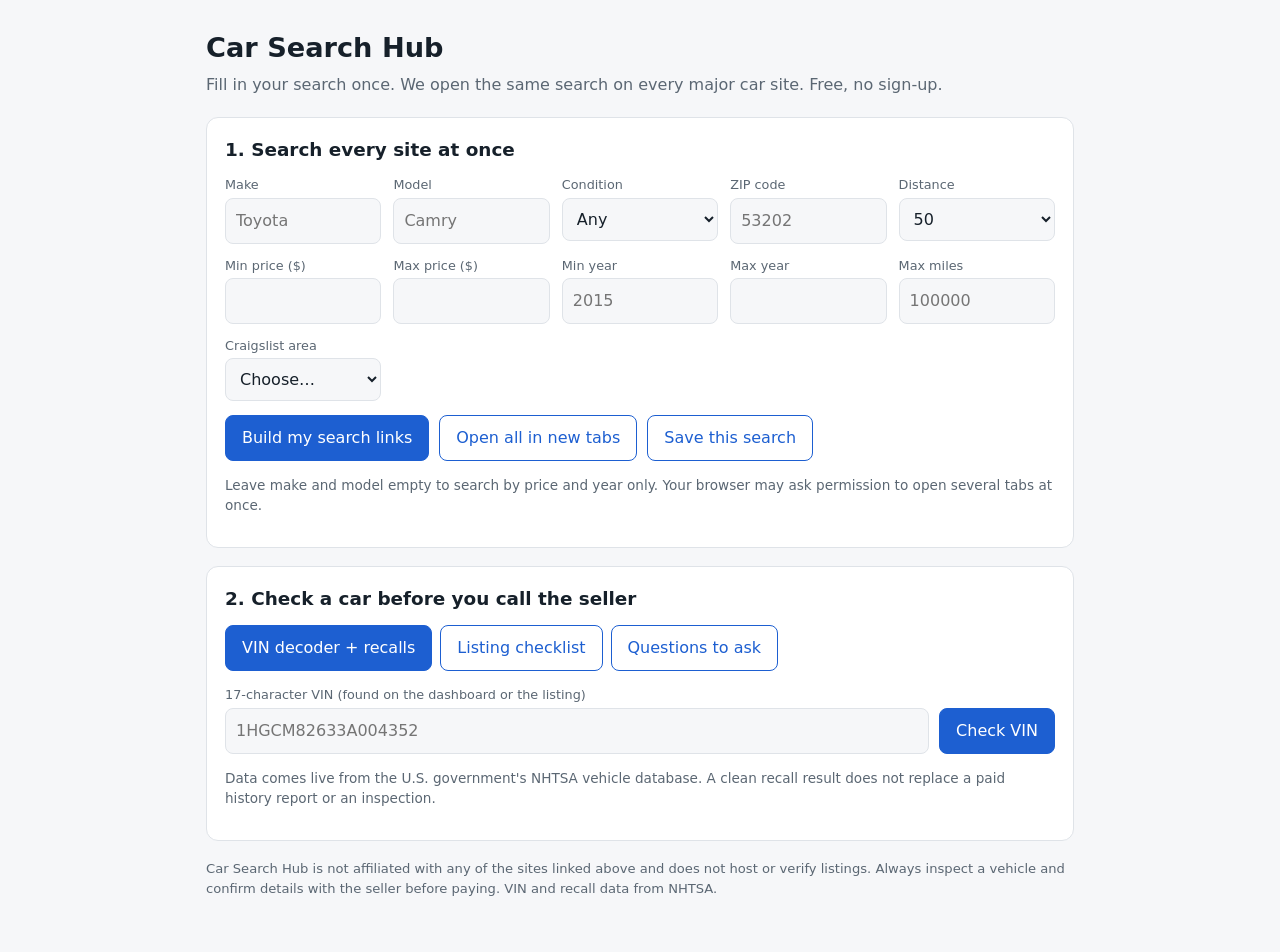
==== index.html @ 5b1fd498 "Add files via upload" ====
<!doctype html>
<html lang="en">
<head>
<meta charset="utf-8">
<meta name="viewport" content="width=device-width, initial-scale=1">
<title>Car Search Hub – Search Every Used Car Site at Once</title>
<meta name="description" content="Search Craigslist, Facebook Marketplace, Autotrader, Cars.com, eBay Motors and more with one form. Free VIN decoder and recall check included.">
<style>
  :root{--bg:#f6f7f9;--card:#fff;--text:#16202a;--muted:#5b6773;--line:#dfe3e8;--accent:#1d5fd1;--accent-d:#164aa3;--ok:#157a3d}
  @media (prefers-color-scheme:dark){:root{--bg:#10151b;--card:#18202a;--text:#e8edf2;--muted:#9aa7b4;--line:#2a3643;--accent:#5b9bff;--accent-d:#86b4ff;--ok:#4cc27f}}
  *{box-sizing:border-box}
  body{margin:0;font:16px/1.5 system-ui,-apple-system,Segoe UI,Roboto,sans-serif;background:var(--bg);color:var(--text)}
  header,main,footer{max-width:900px;margin:0 auto;padding:0 16px}
  header{padding-top:28px}
  h1{font-size:1.7rem;margin:0 0 4px}
  .sub{color:var(--muted);margin:0 0 20px}
  .card{background:var(--card);border:1px solid var(--line);border-radius:12px;padding:18px;margin-bottom:18px}
  h2{font-size:1.15rem;margin:0 0 12px}
  .grid{display:grid;grid-template-columns:repeat(auto-fit,minmax(150px,1fr));gap:12px}
  label{display:block;font-size:.8rem;color:var(--muted);margin-bottom:3px}
  input,select{width:100%;padding:10px;border:1px solid var(--line);border-radius:8px;background:var(--bg);color:var(--text);font:inherit}
  button{font:inherit;cursor:pointer;border-radius:8px;border:1px solid var(--accent);background:var(--accent);color:#fff;padding:10px 16px}
  button:hover{background:var(--accent-d)}
  button.ghost{background:transparent;color:var(--accent)}
  .row{display:flex;gap:10px;flex-wrap:wrap;margin-top:14px}
  .sites{display:grid;grid-template-columns:repeat(auto-fill,minmax(250px,1fr));gap:12px;margin-top:6px}
  .site{display:block;text-decoration:none;color:inherit;border:1px solid var(--line);border-radius:10px;padding:12px;background:var(--bg)}
  .site:hover{border-color:var(--accent)}
  .site b{display:block;color:var(--accent)}
  .site small{color:var(--muted)}
  .hint{font-size:.85rem;color:var(--muted)}
  .saved{display:flex;justify-content:space-between;gap:8px;padding:8px 0;border-top:1px solid var(--line)}
  .saved:first-child{border-top:0}
  .saved a{color:var(--accent);cursor:pointer;text-decoration:underline}
  .tabs{display:flex;gap:8px;margin-bottom:14px;flex-wrap:wrap}
  .tabs button{background:transparent;color:var(--accent)}
  .tabs button.on{background:var(--accent);color:#fff}
  pre{white-space:pre-wrap;background:var(--bg);border:1px solid var(--line);border-radius:8px;padding:12px;font-size:.9rem;overflow:auto}
  table{border-collapse:collapse;width:100%;font-size:.92rem}
  td{padding:6px 8px;border-top:1px solid var(--line);vertical-align:top}
  td:first-child{color:var(--muted);width:40%}
  .warn{color:#b3261e}.ok{color:var(--ok)}
  ul.check{padding-left:20px;margin:6px 0 14px}
  ul.check li{margin:4px 0}
  footer{padding-bottom:40px;color:var(--muted);font-size:.82rem}
  [hidden]{display:none!important}
</style>
</head>
<body>
<header>
  <h1>Car Search Hub</h1>
  <p class="sub">Fill in your search once. We open the same search on every major car site. Free, no sign-up.</p>
</header>

<main>
  <section class="card" aria-labelledby="s-h">
    <h2 id="s-h">1. Search every site at once</h2>
    <form id="f" autocomplete="off">
      <div class="grid">
        <div><label for="make">Make</label><input id="make" placeholder="Toyota"></div>
        <div><label for="model">Model</label><input id="model" placeholder="Camry"></div>
        <div><label for="cond">Condition</label>
          <select id="cond"><option value="">Any</option><option value="used">Used</option><option value="new">New</option></select></div>
        <div><label for="zip">ZIP code</label><input id="zip" inputmode="numeric" maxlength="5" placeholder="53202"></div>
        <div><label for="radius">Distance</label>
          <select id="radius"><option>10</option><option>25</option><option selected>50</option><option>100</option><option>200</option><option>500</option></select></div>
        <div><label for="minPrice">Min price ($)</label><input id="minPrice" inputmode="numeric"></div>
        <div><label for="maxPrice">Max price ($)</label><input id="maxPrice" inputmode="numeric"></div>
        <div><label for="minYear">Min year</label><input id="minYear" inputmode="numeric" placeholder="2015"></div>
        <div><label for="maxYear">Max year</label><input id="maxYear" inputmode="numeric"></div>
        <div><label for="maxMiles">Max miles</label><input id="maxMiles" inputmode="numeric" placeholder="100000"></div>
        <div><label for="cl">Craigslist area</label>
          <select id="cl"><option value="">Choose…</option></select></div>
      </div>
      <div class="row">
        <button type="submit">Build my search links</button>
        <button type="button" class="ghost" id="openAll">Open all in new tabs</button>
        <button type="button" class="ghost" id="save">Save this search</button>
      </div>
      <p class="hint">Leave make and model empty to search by price and year only. Your browser may ask permission to open several tabs at once.</p>
    </form>
    <div id="out" hidden>
      <h2 style="margin-top:18px">Your search links</h2>
      <div class="sites" id="sites"></div>
      <p class="hint" id="skipNote"></p>
    </div>
  </section>

  <section class="card" id="savedCard" hidden>
    <h2>Saved searches</h2>
    <div id="savedList"></div>
    <p class="hint">Saved only in this browser. Nothing is sent to us.</p>
  </section>

  <section class="card" aria-labelledby="v-h">
    <h2 id="v-h">2. Check a car before you call the seller</h2>
    <div class="tabs">
      <button type="button" class="on" data-tab="vin">VIN decoder + recalls</button>
      <button type="button" data-tab="list">Listing checklist</button>
      <button type="button" data-tab="ask">Questions to ask</button>
    </div>

    <div id="tab-vin">
      <label for="vin">17-character VIN (found on the dashboard or the listing)</label>
      <div class="row" style="margin-top:4px">
        <input id="vin" maxlength="17" placeholder="1HGCM82633A004352" style="flex:1;min-width:220px;text-transform:uppercase">
        <button type="button" id="vinGo">Check VIN</button>
      </div>
      <div id="vinOut" style="margin-top:14px"></div>
      <p class="hint">Data comes live from the U.S. government's NHTSA vehicle database. A clean recall result does not replace a paid history report or an inspection.</p>
    </div>

    <div id="tab-list" hidden>
      <b>Red flags in a listing</b>
      <ul class="check">
        <li>Price far below similar cars, with a story about why it must go fast</li>
        <li>Seller will not meet in person, only wants wire transfer, gift cards or crypto</li>
        <li>Seller refuses to share the VIN or photos of the title</li>
        <li>Title brands such as salvage, rebuilt, flood or lemon-law buyback</li>
        <li>Odometer reading that does not match the wear on pedals, seat and steering wheel</li>
        <li>Photos that look like stock images, or a different location than the seller says</li>
        <li>"Curbstoner" signs: several cars for sale from one seller, and the name on the title is not theirs</li>
      </ul>
      <b>Before you pay</b>
      <ul class="check">
        <li>Run the VIN here, then consider a full history report (Carfax or AutoCheck)</li>
        <li>Pay a local mechanic for a pre-purchase inspection (typically $100–200)</li>
        <li>Meet in a public place; for private sales, complete the transaction at a bank or DMV office</li>
        <li>Confirm the title is in the seller's name and has no lien</li>
      </ul>
    </div>

    <div id="tab-ask" hidden>
      <ul class="check">
        <li>Is the title clean, and is it in your name?</li>
        <li>Has the car been in any accidents or had major repairs?</li>
        <li>Do you have service records?</li>
        <li>Why are you selling it?</li>
        <li>Any warning lights, leaks, or problems with the A/C, brakes, or transmission?</li>
        <li>How many owners has it had?</li>
        <li>Can I take it for a test drive and to my mechanic for an inspection?</li>
        <li>Is the price firm?</li>
      </ul>
    </div>
  </section>
</main>

<footer>
  <p id="affNote" hidden>Some links on this site may be affiliate links, which means we may earn a commission if you buy through them, at no cost to you.</p>
  <p>Car Search Hub is not affiliated with any of the sites linked above and does not host or verify listings. Always inspect a vehicle and confirm details with the seller before paying. VIN and recall data from NHTSA.</p>
</footer>

<script>
/* ===================== CONFIG (edit these) ===================== */
// Optional: after you are approved for an affiliate program, put the tracking
// template here. Use {url} for the destination (URL-encoded) or {rawurl} for as-is.
// Leave empty until then. Example: "https://example.sjv.io/c/123456/789/1011?u={url}"
const AFFILIATE = {
  autotrader: "",
  cars: "",
  ebay: "",
  autotempest: ""
};
/* =============================================================== */

/*BUILD_START*/
const CL_AREAS = {
  newyork:"New York",losangeles:"Los Angeles",chicago:"Chicago",houston:"Houston",phoenix:"Phoenix",philadelphia:"Philadelphia",
  sanantonio:"San Antonio",sandiego:"San Diego",dallas:"Dallas",austin:"Austin",jacksonville:"Jacksonville",sfbay:"SF Bay Area",
  columbus:"Columbus",charlotte:"Charlotte",indianapolis:"Indianapolis",seattle:"Seattle",denver:"Denver",washingtondc:"Washington DC",
  boston:"Boston",nashville:"Nashville",detroit:"Detroit",portland:"Portland",lasvegas:"Las Vegas",memphis:"Memphis",louisville:"Louisville",
  baltimore:"Baltimore",milwaukee:"Milwaukee",albuquerque:"Albuquerque",tucson:"Tucson",sacramento:"Sacramento",kansascity:"Kansas City",
  atlanta:"Atlanta",miami:"Miami",raleigh:"Raleigh",omaha:"Omaha",minneapolis:"Minneapolis",tampa:"Tampa",neworleans:"New Orleans",
  cleveland:"Cleveland",stlouis:"St. Louis",pittsburgh:"Pittsburgh",cincinnati:"Cincinnati",orlando:"Orlando",saltlakecity:"Salt Lake City",
  madison:"Madison",oklahomacity:"Oklahoma City",honolulu:"Honolulu",anchorage:"Anchorage",boise:"Boise",richmond:"Richmond"
};

function enc(s){ return encodeURIComponent(String(s)).replace(/%20/g, "+"); }
function qs(pairs){
  return pairs.filter(function(p){ return p[1] !== "" && p[1] != null; })
              .map(function(p){ return p[0] + "=" + enc(p[1]); }).join("&");
}
function kw(q){ return [q.make, q.model].filter(Boolean).join(" ").trim(); }
function aff(key, url){
  var t = (typeof AFFILIATE !== "undefined" && AFFILIATE[key]) || "";
  if(!t) return url;
  return t.replace("{url}", encodeURIComponent(url)).replace("{rawurl}", url);
}
function googleSite(domain, q){
  var parts = [kw(q) || "used cars", "for sale"];
  if(q.zip) parts.push(q.zip);
  return "https://www.google.com/search?" + qs([["q", "site:" + domain + " " + parts.join(" ")]]);
}

var SITES = [
  { id:"autotempest", name:"AutoTempest", note:"Meta-search: pulls in several sites at once", skips:[],
    build:function(q){ return aff("autotempest","https://www.autotempest.com/results?" + qs([
      ["make",(q.make||"").toLowerCase()],["model",(q.model||"").toLowerCase()],["zip",q.zip],["radius",q.radius],
      ["minprice",q.minPrice],["maxprice",q.maxPrice],["minyear",q.minYear],["maxyear",q.maxYear],["maxmiles",q.maxMiles]])); } },
  { id:"craigslist", name:"Craigslist", note:"Private sellers and dealers", skips:[], needs:"cl",
    build:function(q){
      if(!q.cl) return null;
      return "https://" + q.cl + ".craigslist.org/search/cta?" + qs([
        ["query",kw(q)],["postal",q.zip],["search_distance",q.zip ? q.radius : ""],["min_price",q.minPrice],["max_price",q.maxPrice],
        ["min_auto_year",q.minYear],["max_auto_year",q.maxYear],["max_auto_miles",q.maxMiles]]); } },
  { id:"facebook", name:"Facebook Marketplace", note:"Uses the location saved in your Facebook account", skips:["year","miles","distance"],
    build:function(q){ return "https://www.facebook.com/marketplace/category/vehicles?" + qs([
      ["query",kw(q)],["minPrice",q.minPrice],["maxPrice",q.maxPrice],["exact","false"]]); } },
  { id:"autotrader", name:"Autotrader", note:"Dealers and some private sellers", skips:["miles"],
    build:function(q){ return aff("autotrader","https://www.autotrader.com/cars-for-sale/" +
      (q.cond === "used" ? "used-cars" : q.cond === "new" ? "new-cars" : "all-cars") + "?" + qs([
      ["keywordPhrase",kw(q)],["zip",q.zip],["searchRadius",q.radius],["minPrice",q.minPrice],["maxPrice",q.maxPrice],
      ["startYear",q.minYear],["endYear",q.maxYear]])); } },
  { id:"cars", name:"Cars.com", note:"Mostly dealer inventory", skips:[],
    build:function(q){ return aff("cars","https://www.cars.com/shopping/results/?" + qs([
      ["stock_type",q.cond || "all"],["keyword",kw(q)],["zip",q.zip],["maximum_distance",q.zip ? q.radius : ""],
      ["list_price",q.minPrice],["list_price_max",q.maxPrice],["year_min",q.minYear],["year_max",q.maxYear],["mileage_max",q.maxMiles]])); } },
  { id:"ebay", name:"eBay Motors", note:"Auctions and buy-it-now", skips:["year","miles"],
    build:function(q){ return aff("ebay","https://www.ebay.com/sch/Cars-Trucks/6001/i.html?" + qs([
      ["_nkw",kw(q) + (q.minYear ? " " + q.minYear + "+" : "")],["_udlo",q.minPrice],["_udhi",q.maxPrice],
      ["_stpos",q.zip],["_sadis",q.zip ? q.radius : ""],["_fspt",q.zip ? "1" : ""]])); } },
  { id:"cargurus", name:"CarGurus", note:"Opens a Google search limited to CarGurus", skips:["price","year","miles"],
    build:function(q){ return googleSite("cargurus.com", q); } },
  { id:"carvana", name:"Carvana", note:"Opens a Google search limited to Carvana", skips:["price","year","miles"],
    build:function(q){ return googleSite("carvana.com", q); } },
  { id:"carmax", name:"CarMax", note:"Opens a Google search limited to CarMax", skips:["price","year","miles"],
    build:function(q){ return googleSite("carmax.com", q); } },
  { id:"offerup", name:"OfferUp", note:"Opens a Google search limited to OfferUp", skips:["price","year","miles"],
    build:function(q){ return googleSite("offerup.com", q); } }
];

function buildAll(q){
  return SITES.map(function(s){
    return { id:s.id, name:s.name, note:s.note, skips:s.skips, url:s.build(q), needs:s.needs };
  });
}
/*BUILD_END*/

/* ---------- UI wiring ---------- */
(function(){
  if(typeof document === "undefined") return;
  var $ = function(id){ return document.getElementById(id); };
  var FIELDS = ["make","model","cond","zip","radius","minPrice","maxPrice","minYear","maxYear","maxMiles","cl"];

  var cl = $("cl");
  Object.keys(CL_AREAS).forEach(function(k){
    var o = document.createElement("option"); o.value = k; o.textContent = CL_AREAS[k]; cl.appendChild(o);
  });

  function read(){
    var q = {};
    FIELDS.forEach(function(f){ q[f] = $(f).value.trim(); });
    ["zip","minPrice","maxPrice","minYear","maxYear","maxMiles"].forEach(function(f){ q[f] = q[f].replace(/[^0-9]/g,""); });
    return q;
  }
  function write(q){ FIELDS.forEach(function(f){ if(q[f] != null) $(f).value = q[f]; }); }
  function store(k,v){ try{ localStorage.setItem(k, JSON.stringify(v)); }catch(e){} }
  function load(k,d){ try{ var v = localStorage.getItem(k); return v ? JSON.parse(v) : d; }catch(e){ return d; } }

  var lastLinks = [];
  function render(){
    var q = read();
    store("csh_last", q);
    lastLinks = buildAll(q);
    var box = $("sites"); box.innerHTML = "";
    var skippedAny = {};
    lastLinks.forEach(function(l){
      var a = document.createElement("a"); a.className = "site"; a.target = "_blank"; a.rel = "noopener noreferrer sponsored";
      var b = document.createElement("b"); b.textContent = l.name;
      var s = document.createElement("small");
      if(!l.url){
        a.removeAttribute("target"); a.href = "#"; s.textContent = "Pick a Craigslist area above first";
        a.addEventListener("click", function(e){ e.preventDefault(); $("cl").focus(); });
      } else { a.href = l.url; s.textContent = l.note; }
      a.appendChild(b); a.appendChild(s);
      box.appendChild(a);
      l.skips.forEach(function(k){
        var set = { year:q.minYear||q.maxYear, miles:q.maxMiles, price:q.minPrice||q.maxPrice, distance:q.zip };
        if(set[k]) skippedAny[l.name] = (skippedAny[l.name]||[]).concat(k);
      });
    });
    var notes = Object.keys(skippedAny).map(function(n){ return n + " (" + skippedAny[n].join(", ") + ")"; });
    $("skipNote").textContent = notes.length
      ? "These sites can't take every filter from a link, so narrow further on their page: " + notes.join("; ") + "."
      : "";
    $("out").hidden = false;
    $("out").scrollIntoView({behavior:"smooth", block:"nearest"});
  }

  $("f").addEventListener("submit", function(e){ e.preventDefault(); render(); });
  $("openAll").addEventListener("click", function(){
    render();
    lastLinks.filter(function(l){ return l.url; }).forEach(function(l){ window.open(l.url, "_blank", "noopener"); });
  });

  /* saved searches */
  function label(q){
    var bits = [kw(q) || "Any vehicle"];
    if(q.maxPrice) bits.push("under $" + Number(q.maxPrice).toLocaleString());
    if(q.zip) bits.push("near " + q.zip);
    return bits.join(" ");
  }
  function drawSaved(){
    var list = load("csh_saved", []);
    $("savedCard").hidden = !list.length;
    var box = $("savedList"); box.innerHTML = "";
    list.forEach(function(q, i){
      var d = document.createElement("div"); d.className = "saved";
      var a = document.createElement("a"); a.textContent = label(q);
      a.addEventListener("click", function(){ write(q); render(); });
      var x = document.createElement("a"); x.textContent = "remove";
      x.addEventListener("click", function(){ var l = load("csh_saved", []); l.splice(i,1); store("csh_saved", l); drawSaved(); });
      d.appendChild(a); d.appendChild(x); box.appendChild(d);
    });
  }
  $("save").addEventListener("click", function(){
    var l = load("csh_saved", []); l.unshift(read()); store("csh_saved", l.slice(0,20)); drawSaved();
  });

  /* tabs */
  document.querySelectorAll(".tabs button").forEach(function(b){
    b.addEventListener("click", function(){
      document.querySelectorAll(".tabs button").forEach(function(x){ x.classList.toggle("on", x === b); });
      ["vin","list","ask"].forEach(function(t){ $("tab-" + t).hidden = (t !== b.dataset.tab); });
    });
  });

  /* VIN decode + recalls (NHTSA, free, no key) */
  function row(k, v){ return v ? "<tr><td>" + k + "</td><td>" + v + "</td></tr>" : ""; }
  function esc(s){ return String(s == null ? "" : s).replace(/[&<>"']/g, function(c){ return {"&":"&amp;","<":"&lt;",">":"&gt;",'"':"&quot;","'":"&#39;"}[c]; }); }
  $("vinGo").addEventListener("click", function(){
    var vin = $("vin").value.trim().toUpperCase();
    var out = $("vinOut");
    if(!/^[A-HJ-NPR-Z0-9]{17}$/.test(vin)){ out.innerHTML = '<span class="warn">A VIN is 17 letters and numbers (no I, O or Q).</span>'; return; }
    out.textContent = "Looking up…";
    fetch("https://vpic.nhtsa.dot.gov/api/vehicles/DecodeVinValues/" + vin + "?format=json")
      .then(function(r){ return r.json(); })
      .then(function(j){
        var r = (j.Results || [])[0] || {};
        if(!r.Make){ out.innerHTML = '<span class="warn">No match. Double-check the VIN.</span>'; return; }
        var html = "<table>" +
          row("Vehicle", esc([r.ModelYear, r.Make, r.Model, r.Trim].filter(Boolean).join(" "))) +
          row("Body", esc(r.BodyClass)) + row("Engine", esc([r.DisplacementL && (r.DisplacementL + "L"), r.EngineCylinders && (r.EngineCylinders + "-cyl"), r.FuelTypePrimary].filter(Boolean).join(" "))) +
          row("Drive", esc(r.DriveType)) + row("Transmission", esc(r.TransmissionStyle)) +
          row("Built in", esc([r.PlantCity, r.PlantCountry].filter(Boolean).join(", "))) +
          row("Decoder note", r.ErrorCode && r.ErrorCode !== "0" ? esc(r.ErrorText) : "") + "</table>";
        out.innerHTML = html + '<p id="rec">Checking recalls…</p>';
        if(!(r.Make && r.Model && r.ModelYear)){ $("rec").textContent = "Not enough info to check recalls."; return; }
        return fetch("https://api.nhtsa.gov/recalls/recallsByVehicle?make=" + enc(r.Make) + "&model=" + enc(r.Model) + "&modelYear=" + enc(r.ModelYear))
          .then(function(x){ return x.json(); })
          .then(function(d){
            var items = d.results || [];
            if(!items.length){ $("rec").innerHTML = '<span class="ok">No recalls on file for this make, model and year.</span>'; return; }
            var h = '<b class="warn">' + items.length + " recall" + (items.length > 1 ? "s" : "") + " on file for this model and year</b><ul class=\"check\">";
            items.slice(0,8).forEach(function(i){ h += "<li><b>" + esc(i.Component) + ":</b> " + esc(i.Summary).slice(0,220) + "…</li>"; });
            h += "</ul><p class=\"hint\">These are model-wide. To see whether <i>this exact car</i> has an open recall, enter the VIN at <a href=\"https://www.nhtsa.gov/recalls\" target=\"_blank\" rel=\"noopener\">nhtsa.gov/recalls</a>.</p>";
            $("rec").innerHTML = h;
          });
      })
      .catch(function(){ out.innerHTML = '<span class="warn">Could not reach the NHTSA database. Try again in a moment.</span>'; });
  });

  /* init */
  write(load("csh_last", {}));
  drawSaved();
  if(Object.keys(AFFILIATE).some(function(k){ return AFFILIATE[k]; })) $("affNote").hidden = false;
})();
</script>
</body>
</html>
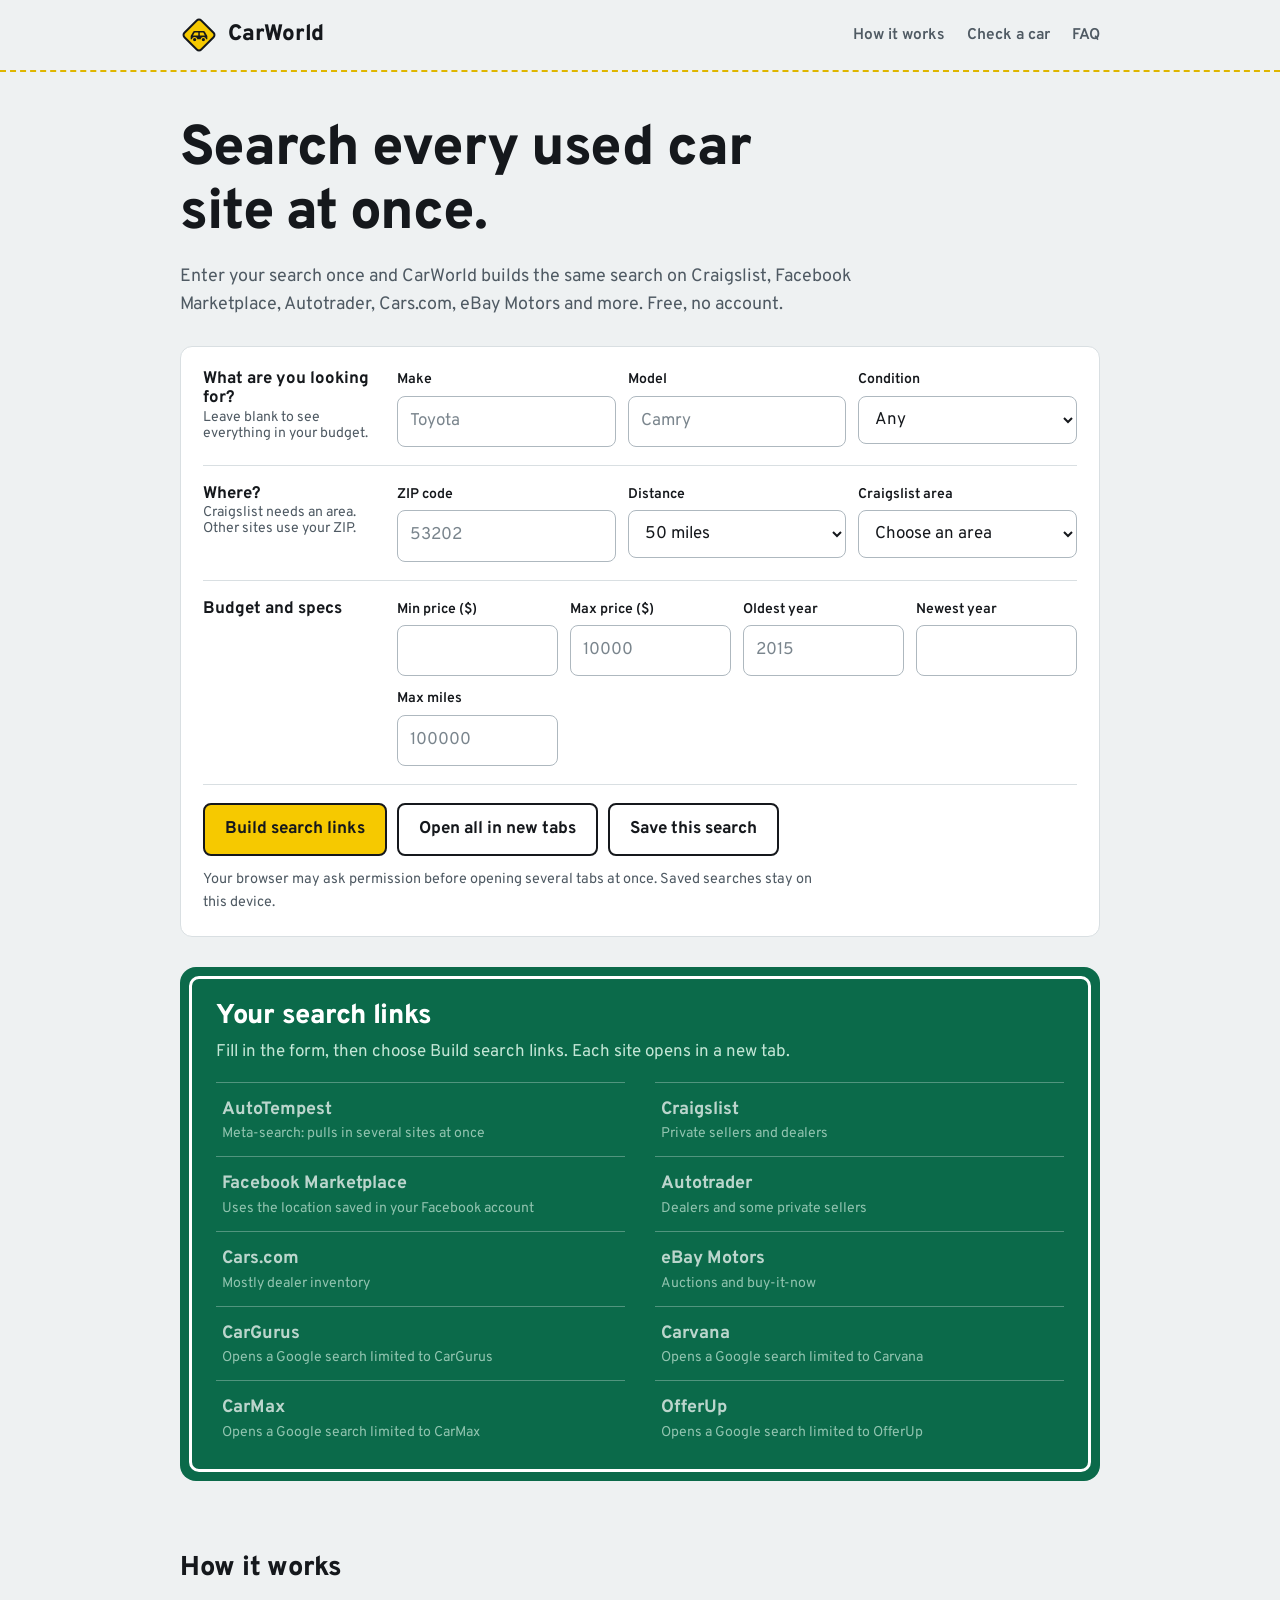
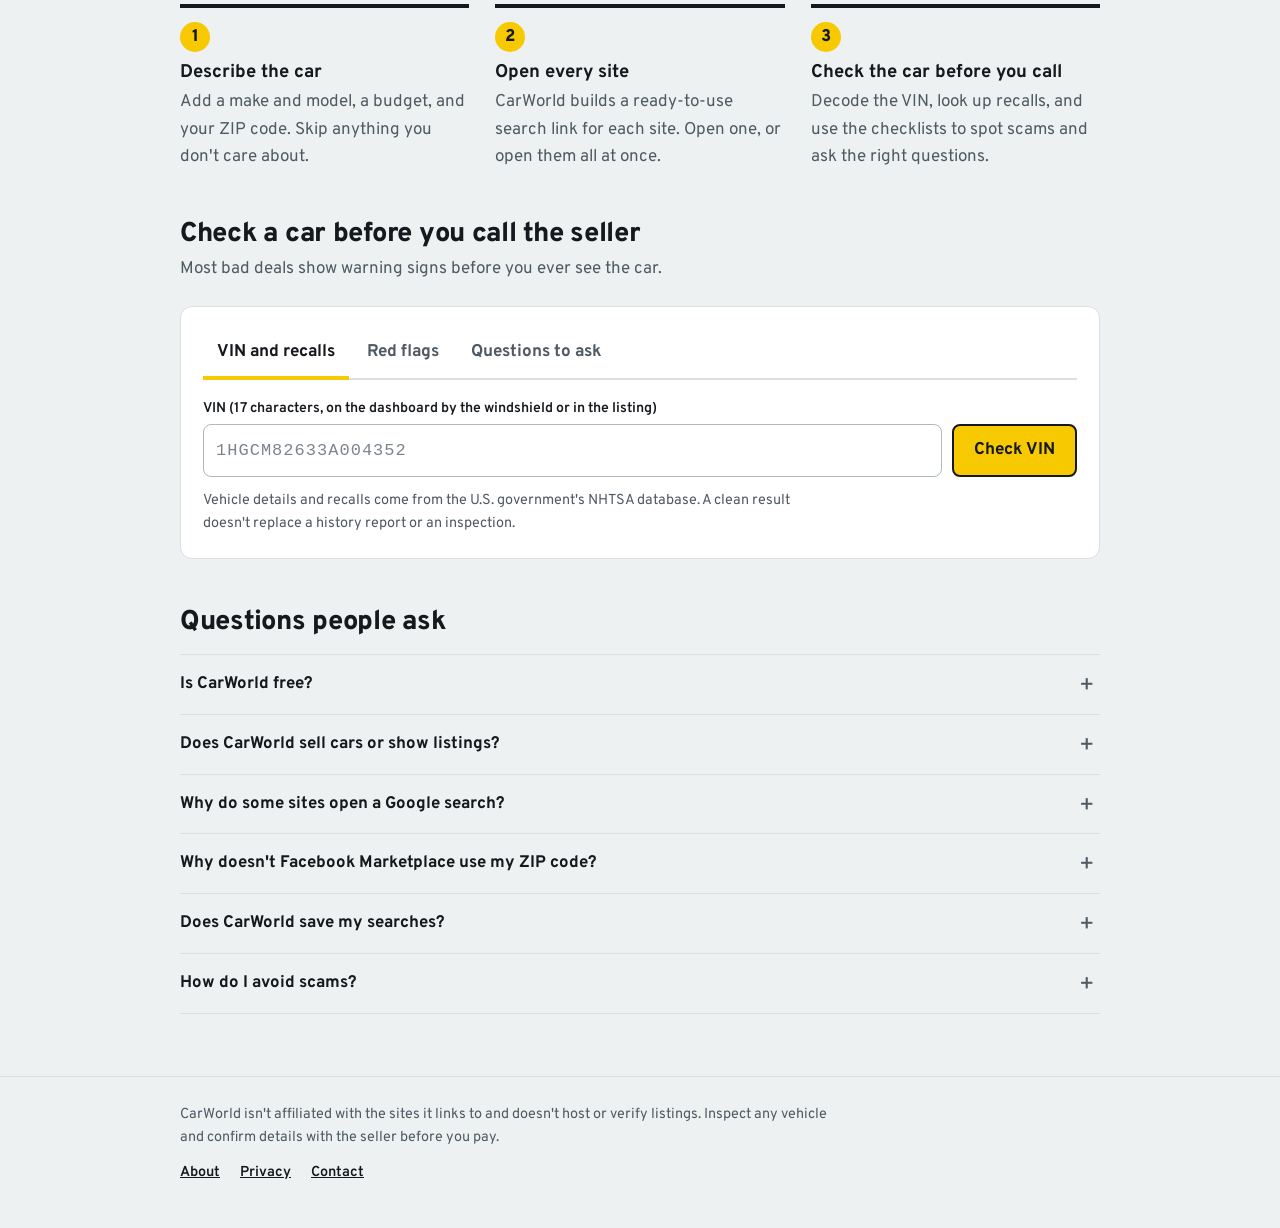
==== commit e3946fa9: "Add files via upload" ====
--- a/index.html
+++ b/index.html
@@ -3,152 +3,188 @@
 <head>
 <meta charset="utf-8">
 <meta name="viewport" content="width=device-width, initial-scale=1">
-<title>Car Search Hub – Search Every Used Car Site at Once</title>
+<title>CarWorld – Search every used car site at once</title>
 <meta name="description" content="Search Craigslist, Facebook Marketplace, Autotrader, Cars.com, eBay Motors and more with one form. Free VIN decoder and recall check included.">
-<style>
-  :root{--bg:#f6f7f9;--card:#fff;--text:#16202a;--muted:#5b6773;--line:#dfe3e8;--accent:#1d5fd1;--accent-d:#164aa3;--ok:#157a3d}
-  @media (prefers-color-scheme:dark){:root{--bg:#10151b;--card:#18202a;--text:#e8edf2;--muted:#9aa7b4;--line:#2a3643;--accent:#5b9bff;--accent-d:#86b4ff;--ok:#4cc27f}}
-  *{box-sizing:border-box}
-  body{margin:0;font:16px/1.5 system-ui,-apple-system,Segoe UI,Roboto,sans-serif;background:var(--bg);color:var(--text)}
-  header,main,footer{max-width:900px;margin:0 auto;padding:0 16px}
-  header{padding-top:28px}
-  h1{font-size:1.7rem;margin:0 0 4px}
-  .sub{color:var(--muted);margin:0 0 20px}
-  .card{background:var(--card);border:1px solid var(--line);border-radius:12px;padding:18px;margin-bottom:18px}
-  h2{font-size:1.15rem;margin:0 0 12px}
-  .grid{display:grid;grid-template-columns:repeat(auto-fit,minmax(150px,1fr));gap:12px}
-  label{display:block;font-size:.8rem;color:var(--muted);margin-bottom:3px}
-  input,select{width:100%;padding:10px;border:1px solid var(--line);border-radius:8px;background:var(--bg);color:var(--text);font:inherit}
-  button{font:inherit;cursor:pointer;border-radius:8px;border:1px solid var(--accent);background:var(--accent);color:#fff;padding:10px 16px}
-  button:hover{background:var(--accent-d)}
-  button.ghost{background:transparent;color:var(--accent)}
-  .row{display:flex;gap:10px;flex-wrap:wrap;margin-top:14px}
-  .sites{display:grid;grid-template-columns:repeat(auto-fill,minmax(250px,1fr));gap:12px;margin-top:6px}
-  .site{display:block;text-decoration:none;color:inherit;border:1px solid var(--line);border-radius:10px;padding:12px;background:var(--bg)}
-  .site:hover{border-color:var(--accent)}
-  .site b{display:block;color:var(--accent)}
-  .site small{color:var(--muted)}
-  .hint{font-size:.85rem;color:var(--muted)}
-  .saved{display:flex;justify-content:space-between;gap:8px;padding:8px 0;border-top:1px solid var(--line)}
-  .saved:first-child{border-top:0}
-  .saved a{color:var(--accent);cursor:pointer;text-decoration:underline}
-  .tabs{display:flex;gap:8px;margin-bottom:14px;flex-wrap:wrap}
-  .tabs button{background:transparent;color:var(--accent)}
-  .tabs button.on{background:var(--accent);color:#fff}
-  pre{white-space:pre-wrap;background:var(--bg);border:1px solid var(--line);border-radius:8px;padding:12px;font-size:.9rem;overflow:auto}
-  table{border-collapse:collapse;width:100%;font-size:.92rem}
-  td{padding:6px 8px;border-top:1px solid var(--line);vertical-align:top}
-  td:first-child{color:var(--muted);width:40%}
-  .warn{color:#b3261e}.ok{color:var(--ok)}
-  ul.check{padding-left:20px;margin:6px 0 14px}
-  ul.check li{margin:4px 0}
-  footer{padding-bottom:40px;color:var(--muted);font-size:.82rem}
-  [hidden]{display:none!important}
-</style>
+<link rel="canonical" href="https://salahguend.github.io/CarWorld/">
+<meta name="theme-color" content="#0b6a4a">
+<meta property="og:type" content="website">
+<meta property="og:site_name" content="CarWorld">
+<meta property="og:title" content="CarWorld – Search every used car site at once">
+<meta property="og:description" content="Enter your search once. CarWorld opens it on Craigslist, Marketplace, Autotrader, Cars.com, eBay Motors and more. Free VIN and recall check.">
+<meta property="og:url" content="https://salahguend.github.io/CarWorld/">
+<link rel="icon" href="favicon.svg" type="image/svg+xml">
+<link rel="preconnect" href="https://fonts.googleapis.com">
+<link rel="preconnect" href="https://fonts.gstatic.com" crossorigin>
+<link rel="stylesheet" href="https://fonts.googleapis.com/css2?family=Overpass:wght@400;600;700;800&display=swap">
+<link rel="stylesheet" href="styles.css">
+<script type="application/ld+json">
+{"@context":"https://schema.org","@type":"WebApplication","name":"CarWorld","url":"https://salahguend.github.io/CarWorld/","applicationCategory":"UtilitiesApplication","operatingSystem":"Any","description":"Free tool that builds used-car searches for Craigslist, Facebook Marketplace, Autotrader, Cars.com, eBay Motors and more, with a VIN decoder and recall check.","offers":{"@type":"Offer","price":"0","priceCurrency":"USD"}}
+</script>
 </head>
 <body>
-<header>
-  <h1>Car Search Hub</h1>
-  <p class="sub">Fill in your search once. We open the same search on every major car site. Free, no sign-up.</p>
+
+<header class="site-header">
+  <div class="wrap">
+    <a class="brand" href="./"><img src="favicon.svg" alt="" width="38" height="38">CarWorld</a>
+    <nav class="nav" aria-label="Main">
+      <a href="#how">How it works</a>
+      <a href="#check">Check a car</a>
+      <a href="#faq">FAQ</a>
+    </nav>
+  </div>
 </header>
 
-<main>
-  <section class="card" aria-labelledby="s-h">
-    <h2 id="s-h">1. Search every site at once</h2>
-    <form id="f" autocomplete="off">
-      <div class="grid">
+<main class="wrap">
+  <section class="intro" id="search">
+    <h1>Search every used car site at once.</h1>
+    <p>Enter your search once and CarWorld builds the same search on Craigslist, Facebook Marketplace, Autotrader, Cars.com, eBay Motors and more. Free, no account.</p>
+  </section>
+
+  <form class="panel" id="f" autocomplete="off">
+    <div class="group" role="group" aria-labelledby="g1">
+      <h3 id="g1">What are you looking for?<span class="why">Leave blank to see everything in your budget.</span></h3>
+      <div class="fields">
         <div><label for="make">Make</label><input id="make" placeholder="Toyota"></div>
         <div><label for="model">Model</label><input id="model" placeholder="Camry"></div>
         <div><label for="cond">Condition</label>
           <select id="cond"><option value="">Any</option><option value="used">Used</option><option value="new">New</option></select></div>
+      </div>
+    </div>
+
+    <div class="group" role="group" aria-labelledby="g2">
+      <h3 id="g2">Where?<span class="why">Craigslist needs an area. Other sites use your ZIP.</span></h3>
+      <div class="fields">
         <div><label for="zip">ZIP code</label><input id="zip" inputmode="numeric" maxlength="5" placeholder="53202"></div>
         <div><label for="radius">Distance</label>
-          <select id="radius"><option>10</option><option>25</option><option selected>50</option><option>100</option><option>200</option><option>500</option></select></div>
+          <select id="radius"><option value="10">10 miles</option><option value="25">25 miles</option><option value="50" selected>50 miles</option><option value="100">100 miles</option><option value="200">200 miles</option><option value="500">500 miles</option></select></div>
+        <div><label for="cl">Craigslist area</label>
+          <select id="cl"><option value="">Choose an area</option></select></div>
+      </div>
+    </div>
+
+    <div class="group" role="group" aria-labelledby="g3">
+      <h3 id="g3">Budget and specs</h3>
+      <div class="fields">
         <div><label for="minPrice">Min price ($)</label><input id="minPrice" inputmode="numeric"></div>
-        <div><label for="maxPrice">Max price ($)</label><input id="maxPrice" inputmode="numeric"></div>
-        <div><label for="minYear">Min year</label><input id="minYear" inputmode="numeric" placeholder="2015"></div>
-        <div><label for="maxYear">Max year</label><input id="maxYear" inputmode="numeric"></div>
+        <div><label for="maxPrice">Max price ($)</label><input id="maxPrice" inputmode="numeric" placeholder="10000"></div>
+        <div><label for="minYear">Oldest year</label><input id="minYear" inputmode="numeric" placeholder="2015"></div>
+        <div><label for="maxYear">Newest year</label><input id="maxYear" inputmode="numeric"></div>
         <div><label for="maxMiles">Max miles</label><input id="maxMiles" inputmode="numeric" placeholder="100000"></div>
-        <div><label for="cl">Craigslist area</label>
-          <select id="cl"><option value="">Choose…</option></select></div>
-      </div>
-      <div class="row">
-        <button type="submit">Build my search links</button>
-        <button type="button" class="ghost" id="openAll">Open all in new tabs</button>
-        <button type="button" class="ghost" id="save">Save this search</button>
-      </div>
-      <p class="hint">Leave make and model empty to search by price and year only. Your browser may ask permission to open several tabs at once.</p>
-    </form>
-    <div id="out" hidden>
-      <h2 style="margin-top:18px">Your search links</h2>
-      <div class="sites" id="sites"></div>
-      <p class="hint" id="skipNote"></p>
-    </div>
-  </section>
-
-  <section class="card" id="savedCard" hidden>
-    <h2>Saved searches</h2>
+      </div>
+    </div>
+
+    <div class="actions">
+      <button type="submit" class="btn btn-primary">Build search links</button>
+      <button type="button" class="btn btn-quiet" id="openAll">Open all in new tabs</button>
+      <button type="button" class="btn btn-quiet" id="save">Save this search</button>
+    </div>
+    <p class="hint">Your browser may ask permission before opening several tabs at once. Saved searches stay on this device.</p>
+  </form>
+
+  <section class="sign" id="sign" aria-labelledby="sign-h" aria-live="polite">
+    <div class="sign-inner">
+      <h2 id="sign-h">Your search links</h2>
+      <p class="sign-sub" id="signSub">Fill in the form, then choose Build search links. Each site opens in a new tab.</p>
+      <ul class="exits" id="exits"></ul>
+      <p class="sign-note" id="skipNote"></p>
+    </div>
+  </section>
+
+  <section class="panel" id="savedCard" hidden aria-labelledby="sv-h">
+    <h2 id="sv-h" style="font-size:1.2rem;margin-bottom:8px">Saved searches</h2>
     <div id="savedList"></div>
-    <p class="hint">Saved only in this browser. Nothing is sent to us.</p>
-  </section>
-
-  <section class="card" aria-labelledby="v-h">
-    <h2 id="v-h">2. Check a car before you call the seller</h2>
-    <div class="tabs">
-      <button type="button" class="on" data-tab="vin">VIN decoder + recalls</button>
-      <button type="button" data-tab="list">Listing checklist</button>
-      <button type="button" data-tab="ask">Questions to ask</button>
-    </div>
-
-    <div id="tab-vin">
-      <label for="vin">17-character VIN (found on the dashboard or the listing)</label>
-      <div class="row" style="margin-top:4px">
-        <input id="vin" maxlength="17" placeholder="1HGCM82633A004352" style="flex:1;min-width:220px;text-transform:uppercase">
-        <button type="button" id="vinGo">Check VIN</button>
-      </div>
-      <div id="vinOut" style="margin-top:14px"></div>
-      <p class="hint">Data comes live from the U.S. government's NHTSA vehicle database. A clean recall result does not replace a paid history report or an inspection.</p>
-    </div>
-
-    <div id="tab-list" hidden>
-      <b>Red flags in a listing</b>
-      <ul class="check">
-        <li>Price far below similar cars, with a story about why it must go fast</li>
-        <li>Seller will not meet in person, only wants wire transfer, gift cards or crypto</li>
-        <li>Seller refuses to share the VIN or photos of the title</li>
-        <li>Title brands such as salvage, rebuilt, flood or lemon-law buyback</li>
-        <li>Odometer reading that does not match the wear on pedals, seat and steering wheel</li>
-        <li>Photos that look like stock images, or a different location than the seller says</li>
-        <li>"Curbstoner" signs: several cars for sale from one seller, and the name on the title is not theirs</li>
-      </ul>
-      <b>Before you pay</b>
-      <ul class="check">
-        <li>Run the VIN here, then consider a full history report (Carfax or AutoCheck)</li>
-        <li>Pay a local mechanic for a pre-purchase inspection (typically $100–200)</li>
-        <li>Meet in a public place; for private sales, complete the transaction at a bank or DMV office</li>
-        <li>Confirm the title is in the seller's name and has no lien</li>
-      </ul>
-    </div>
-
-    <div id="tab-ask" hidden>
-      <ul class="check">
-        <li>Is the title clean, and is it in your name?</li>
-        <li>Has the car been in any accidents or had major repairs?</li>
-        <li>Do you have service records?</li>
-        <li>Why are you selling it?</li>
-        <li>Any warning lights, leaks, or problems with the A/C, brakes, or transmission?</li>
-        <li>How many owners has it had?</li>
-        <li>Can I take it for a test drive and to my mechanic for an inspection?</li>
-        <li>Is the price firm?</li>
-      </ul>
+  </section>
+
+  <section class="block" id="how">
+    <h2>How it works</h2>
+    <div class="steps">
+      <div class="step"><span class="n">1</span><h3>Describe the car</h3><p>Add a make and model, a budget, and your ZIP code. Skip anything you don't care about.</p></div>
+      <div class="step"><span class="n">2</span><h3>Open every site</h3><p>CarWorld builds a ready-to-use search link for each site. Open one, or open them all at once.</p></div>
+      <div class="step"><span class="n">3</span><h3>Check the car before you call</h3><p>Decode the VIN, look up recalls, and use the checklists to spot scams and ask the right questions.</p></div>
+    </div>
+  </section>
+
+  <section class="block" id="check">
+    <h2>Check a car before you call the seller</h2>
+    <p class="lede">Most bad deals show warning signs before you ever see the car.</p>
+    <div class="panel">
+      <div class="tabs" role="tablist" aria-label="Car checks">
+        <button type="button" role="tab" id="t-vin" aria-selected="true" aria-controls="tab-vin" data-tab="vin">VIN and recalls</button>
+        <button type="button" role="tab" id="t-list" aria-selected="false" aria-controls="tab-list" data-tab="list">Red flags</button>
+        <button type="button" role="tab" id="t-ask" aria-selected="false" aria-controls="tab-ask" data-tab="ask">Questions to ask</button>
+      </div>
+
+      <div id="tab-vin" role="tabpanel" aria-labelledby="t-vin">
+        <label for="vin">VIN (17 characters, on the dashboard by the windshield or in the listing)</label>
+        <div class="vin-row">
+          <input id="vin" maxlength="17" placeholder="1HGCM82633A004352" spellcheck="false">
+          <button type="button" class="btn btn-primary" id="vinGo">Check VIN</button>
+        </div>
+        <div id="vinOut" aria-live="polite"></div>
+        <p class="hint">Vehicle details and recalls come from the U.S. government's NHTSA database. A clean result doesn't replace a history report or an inspection.</p>
+      </div>
+
+      <div id="tab-list" role="tabpanel" aria-labelledby="t-list" hidden>
+        <p class="sub-h">Red flags in a listing</p>
+        <ul class="check">
+          <li>The price is far below similar cars, with a story about why it has to go fast.</li>
+          <li>The seller won't meet in person, or asks for a wire transfer, gift cards or crypto.</li>
+          <li>The seller won't share the VIN or a photo of the title.</li>
+          <li>The title is branded salvage, rebuilt, flood or lemon-law buyback.</li>
+          <li>The odometer doesn't match the wear on the pedals, seat and steering wheel.</li>
+          <li>The photos look like stock images, or show a different place than the seller describes.</li>
+          <li>One seller has several cars for sale and the name on the title isn't theirs.</li>
+        </ul>
+        <p class="sub-h">Before you pay</p>
+        <ul class="check">
+          <li>Run the VIN here, then consider a full history report from Carfax or AutoCheck.</li>
+          <li>Pay a local mechanic for a pre-purchase inspection. It typically costs $100 to $200.</li>
+          <li>Meet in a public place. For private sales, finish the deal at a bank or DMV office.</li>
+          <li>Confirm the title is in the seller's name and has no lien on it.</li>
+        </ul>
+      </div>
+
+      <div id="tab-ask" role="tabpanel" aria-labelledby="t-ask" hidden>
+        <ul class="check">
+          <li>Is the title clean, and is it in your name?</li>
+          <li>Has the car been in an accident or had major repairs?</li>
+          <li>Do you have service records?</li>
+          <li>Why are you selling it?</li>
+          <li>Any warning lights, leaks, or trouble with the A/C, brakes or transmission?</li>
+          <li>How many owners has it had?</li>
+          <li>Can I test drive it and take it to my mechanic?</li>
+          <li>Is the price firm?</li>
+        </ul>
+      </div>
+    </div>
+  </section>
+
+  <section class="block" id="faq">
+    <h2 style="margin-bottom:16px">Questions people ask</h2>
+    <div class="faq">
+      <details><summary>Is CarWorld free?</summary><p>Yes. There's no account and no fee. Some links may be affiliate links. If you buy through one, CarWorld may earn a commission at no cost to you.</p></details>
+      <details><summary>Does CarWorld sell cars or show listings?</summary><p>No. CarWorld doesn't host or verify listings. It opens searches on other sites, and the listings belong to those sites.</p></details>
+      <details><summary>Why do some sites open a Google search?</summary><p>CarGurus, Carvana, CarMax and OfferUp don't have a search link we can rely on, so those open a Google search limited to that site. It still gets you to their pages quickly.</p></details>
+      <details><summary>Why doesn't Facebook Marketplace use my ZIP code?</summary><p>Marketplace uses the location saved in your Facebook account. Change it on Facebook if the results aren't near you.</p></details>
+      <details><summary>Does CarWorld save my searches?</summary><p>Only on your own device, and only your most recent search and any you choose to save. They never leave your browser.</p></details>
+      <details><summary>How do I avoid scams?</summary><p>Never pay with gift cards or a wire transfer, meet in a public place, and don't buy a car you haven't seen. The Red flags list above covers the rest.</p></details>
     </div>
   </section>
 </main>
 
-<footer>
-  <p id="affNote" hidden>Some links on this site may be affiliate links, which means we may earn a commission if you buy through them, at no cost to you.</p>
-  <p>Car Search Hub is not affiliated with any of the sites linked above and does not host or verify listings. Always inspect a vehicle and confirm details with the seller before paying. VIN and recall data from NHTSA.</p>
+<footer class="site-footer">
+  <div class="wrap">
+    <p id="affNote" hidden>Some links on this site are affiliate links. If you buy through one, we may earn a commission at no cost to you.</p>
+    <p>CarWorld isn't affiliated with the sites it links to and doesn't host or verify listings. Inspect any vehicle and confirm details with the seller before you pay.</p>
+    <div class="foot-links">
+      <a href="about.html">About</a>
+      <a href="privacy.html">Privacy</a>
+      <a href="mailto:your-email@example.com">Contact</a>
+    </div>
+  </div>
 </footer>
+
+<noscript><p class="wrap">CarWorld needs JavaScript to build your search links.</p></noscript>
 
 <script>
 /* ===================== CONFIG (edit these) ===================== */
@@ -241,6 +277,7 @@
   if(typeof document === "undefined") return;
   var $ = function(id){ return document.getElementById(id); };
   var FIELDS = ["make","model","cond","zip","radius","minPrice","maxPrice","minYear","maxYear","maxMiles","cl"];
+  var reduce = window.matchMedia && window.matchMedia("(prefers-reduced-motion: reduce)").matches;
 
   var cl = $("cl");
   Object.keys(CL_AREAS).forEach(function(k){
@@ -257,34 +294,54 @@
   function store(k,v){ try{ localStorage.setItem(k, JSON.stringify(v)); }catch(e){} }
   function load(k,d){ try{ var v = localStorage.getItem(k); return v ? JSON.parse(v) : d; }catch(e){ return d; } }
 
+  function summary(q){
+    var b = [kw(q) || "Any vehicle"];
+    if(q.maxPrice) b.push("under $" + Number(q.maxPrice).toLocaleString());
+    if(q.zip) b.push("within " + q.radius + " miles of " + q.zip);
+    return b.join(", ");
+  }
+
+  /* the sign: idle (names only) until a search is built, then live links */
+  function paintSign(links, live){
+    var box = $("exits"); box.innerHTML = "";
+    links.forEach(function(l){
+      var li = document.createElement("li");
+      var el;
+      if(live){
+        el = document.createElement("a");
+        if(l.url){ el.href = l.url; el.target = "_blank"; el.rel = "noopener noreferrer sponsored"; }
+        else { el.href = "#cl"; el.addEventListener("click", function(e){ e.preventDefault(); $("cl").focus(); }); }
+      } else {
+        el = document.createElement("div");
+      }
+      el.className = "exit" + (live ? "" : " idle");
+      var t = document.createElement("span");
+      var b = document.createElement("b"); b.textContent = l.name;
+      var s = document.createElement("small");
+      s.textContent = (live && !l.url) ? "Choose a Craigslist area in the form first" : l.note;
+      t.appendChild(b); t.appendChild(s); el.appendChild(t);
+      if(live){ var c = document.createElement("span"); c.className = "chev"; c.setAttribute("aria-hidden","true"); el.appendChild(c); }
+      li.appendChild(el); box.appendChild(li);
+    });
+  }
+
   var lastLinks = [];
   function render(){
     var q = read();
-    store("csh_last", q);
+    store("cw_last", q);
     lastLinks = buildAll(q);
-    var box = $("sites"); box.innerHTML = "";
-    var skippedAny = {};
+    paintSign(lastLinks, true);
+    $("signSub").textContent = summary(q);
+    var skipped = {};
     lastLinks.forEach(function(l){
-      var a = document.createElement("a"); a.className = "site"; a.target = "_blank"; a.rel = "noopener noreferrer sponsored";
-      var b = document.createElement("b"); b.textContent = l.name;
-      var s = document.createElement("small");
-      if(!l.url){
-        a.removeAttribute("target"); a.href = "#"; s.textContent = "Pick a Craigslist area above first";
-        a.addEventListener("click", function(e){ e.preventDefault(); $("cl").focus(); });
-      } else { a.href = l.url; s.textContent = l.note; }
-      a.appendChild(b); a.appendChild(s);
-      box.appendChild(a);
-      l.skips.forEach(function(k){
-        var set = { year:q.minYear||q.maxYear, miles:q.maxMiles, price:q.minPrice||q.maxPrice, distance:q.zip };
-        if(set[k]) skippedAny[l.name] = (skippedAny[l.name]||[]).concat(k);
-      });
+      var set = { year:q.minYear||q.maxYear, miles:q.maxMiles, price:q.minPrice||q.maxPrice, distance:q.zip };
+      l.skips.forEach(function(k){ if(set[k]) skipped[l.name] = (skipped[l.name]||[]).concat(k); });
     });
-    var notes = Object.keys(skippedAny).map(function(n){ return n + " (" + skippedAny[n].join(", ") + ")"; });
+    var notes = Object.keys(skipped).map(function(n){ return n + " (" + skipped[n].join(", ") + ")"; });
     $("skipNote").textContent = notes.length
-      ? "These sites can't take every filter from a link, so narrow further on their page: " + notes.join("; ") + "."
+      ? "These sites can't take every filter from a link, so narrow the results on their page: " + notes.join("; ") + "."
       : "";
-    $("out").hidden = false;
-    $("out").scrollIntoView({behavior:"smooth", block:"nearest"});
+    $("sign").scrollIntoView({behavior: reduce ? "auto" : "smooth", block:"start"});
   }
 
   $("f").addEventListener("submit", function(e){ e.preventDefault(); render(); });
@@ -294,33 +351,29 @@
   });
 
   /* saved searches */
-  function label(q){
-    var bits = [kw(q) || "Any vehicle"];
-    if(q.maxPrice) bits.push("under $" + Number(q.maxPrice).toLocaleString());
-    if(q.zip) bits.push("near " + q.zip);
-    return bits.join(" ");
-  }
   function drawSaved(){
-    var list = load("csh_saved", []);
+    var list = load("cw_saved", []);
     $("savedCard").hidden = !list.length;
     var box = $("savedList"); box.innerHTML = "";
     list.forEach(function(q, i){
-      var d = document.createElement("div"); d.className = "saved";
-      var a = document.createElement("a"); a.textContent = label(q);
+      var d = document.createElement("div"); d.className = "saved-row";
+      var a = document.createElement("button"); a.type = "button"; a.className = "linkish"; a.textContent = summary(q);
       a.addEventListener("click", function(){ write(q); render(); });
-      var x = document.createElement("a"); x.textContent = "remove";
-      x.addEventListener("click", function(){ var l = load("csh_saved", []); l.splice(i,1); store("csh_saved", l); drawSaved(); });
+      var x = document.createElement("button"); x.type = "button"; x.className = "linkish"; x.textContent = "Remove";
+      x.addEventListener("click", function(){ var l = load("cw_saved", []); l.splice(i,1); store("cw_saved", l); drawSaved(); });
       d.appendChild(a); d.appendChild(x); box.appendChild(d);
     });
   }
   $("save").addEventListener("click", function(){
-    var l = load("csh_saved", []); l.unshift(read()); store("csh_saved", l.slice(0,20)); drawSaved();
+    var l = load("cw_saved", []); l.unshift(read()); store("cw_saved", l.slice(0,20)); drawSaved();
+    $("savedCard").scrollIntoView({behavior: reduce ? "auto" : "smooth", block:"nearest"});
   });
 
   /* tabs */
-  document.querySelectorAll(".tabs button").forEach(function(b){
+  var tabBtns = document.querySelectorAll(".tabs button");
+  tabBtns.forEach(function(b){
     b.addEventListener("click", function(){
-      document.querySelectorAll(".tabs button").forEach(function(x){ x.classList.toggle("on", x === b); });
+      tabBtns.forEach(function(x){ x.setAttribute("aria-selected", x === b ? "true" : "false"); });
       ["vin","list","ask"].forEach(function(t){ $("tab-" + t).hidden = (t !== b.dataset.tab); });
     });
   });
@@ -331,13 +384,13 @@
   $("vinGo").addEventListener("click", function(){
     var vin = $("vin").value.trim().toUpperCase();
     var out = $("vinOut");
-    if(!/^[A-HJ-NPR-Z0-9]{17}$/.test(vin)){ out.innerHTML = '<span class="warn">A VIN is 17 letters and numbers (no I, O or Q).</span>'; return; }
-    out.textContent = "Looking up…";
+    if(!/^[A-HJ-NPR-Z0-9]{17}$/.test(vin)){ out.innerHTML = '<p class="warn">A VIN has 17 letters and numbers, and never uses I, O or Q. Check it and try again.</p>'; return; }
+    out.innerHTML = "<p>Looking up this VIN…</p>";
     fetch("https://vpic.nhtsa.dot.gov/api/vehicles/DecodeVinValues/" + vin + "?format=json")
       .then(function(r){ return r.json(); })
       .then(function(j){
         var r = (j.Results || [])[0] || {};
-        if(!r.Make){ out.innerHTML = '<span class="warn">No match. Double-check the VIN.</span>'; return; }
+        if(!r.Make){ out.innerHTML = '<p class="warn">No vehicle found for this VIN. Check each character against the listing or the dashboard plate.</p>'; return; }
         var html = "<table>" +
           row("Vehicle", esc([r.ModelYear, r.Make, r.Model, r.Trim].filter(Boolean).join(" "))) +
           row("Body", esc(r.BodyClass)) + row("Engine", esc([r.DisplacementL && (r.DisplacementL + "L"), r.EngineCylinders && (r.EngineCylinders + "-cyl"), r.FuelTypePrimary].filter(Boolean).join(" "))) +
@@ -345,23 +398,25 @@
           row("Built in", esc([r.PlantCity, r.PlantCountry].filter(Boolean).join(", "))) +
           row("Decoder note", r.ErrorCode && r.ErrorCode !== "0" ? esc(r.ErrorText) : "") + "</table>";
         out.innerHTML = html + '<p id="rec">Checking recalls…</p>';
-        if(!(r.Make && r.Model && r.ModelYear)){ $("rec").textContent = "Not enough info to check recalls."; return; }
+        if(!(r.Make && r.Model && r.ModelYear)){ $("rec").textContent = "There isn't enough information to check recalls for this VIN."; return; }
         return fetch("https://api.nhtsa.gov/recalls/recallsByVehicle?make=" + enc(r.Make) + "&model=" + enc(r.Model) + "&modelYear=" + enc(r.ModelYear))
           .then(function(x){ return x.json(); })
           .then(function(d){
             var items = d.results || [];
             if(!items.length){ $("rec").innerHTML = '<span class="ok">No recalls on file for this make, model and year.</span>'; return; }
-            var h = '<b class="warn">' + items.length + " recall" + (items.length > 1 ? "s" : "") + " on file for this model and year</b><ul class=\"check\">";
+            var h = '<span class="warn">' + items.length + " recall" + (items.length > 1 ? "s" : "") + " on file for this model and year</span><ul class=\"check\">";
             items.slice(0,8).forEach(function(i){ h += "<li><b>" + esc(i.Component) + ":</b> " + esc(i.Summary).slice(0,220) + "…</li>"; });
-            h += "</ul><p class=\"hint\">These are model-wide. To see whether <i>this exact car</i> has an open recall, enter the VIN at <a href=\"https://www.nhtsa.gov/recalls\" target=\"_blank\" rel=\"noopener\">nhtsa.gov/recalls</a>.</p>";
+            h += "</ul><p class=\"hint\">These recalls cover the model, not just this car. To see whether this exact car has an open recall, enter the VIN at <a href=\"https://www.nhtsa.gov/recalls\" target=\"_blank\" rel=\"noopener\">nhtsa.gov/recalls</a>.</p>";
             $("rec").innerHTML = h;
           });
       })
-      .catch(function(){ out.innerHTML = '<span class="warn">Could not reach the NHTSA database. Try again in a moment.</span>'; });
-  });
+      .catch(function(){ out.innerHTML = '<p class="warn">The NHTSA database didn\'t respond. Wait a moment and choose Check VIN again.</p>'; });
+  });
+  $("vin").addEventListener("keydown", function(e){ if(e.key === "Enter"){ e.preventDefault(); $("vinGo").click(); } });
 
   /* init */
-  write(load("csh_last", {}));
+  write(load("cw_last", {}));
+  paintSign(SITES.map(function(s){ return { name:s.name, note:s.note }; }), false);
   drawSaved();
   if(Object.keys(AFFILIATE).some(function(k){ return AFFILIATE[k]; })) $("affNote").hidden = false;
 })();
--- a/styles.css
+++ b/styles.css
@@ -0,0 +1,130 @@
+/* CarWorld shared styles */
+:root{
+  --paper:#eef1f2; --surface:#ffffff; --ink:#15181c; --muted:#4f5a63; --line:#d9dfe2; --field:#aeb8bf;
+  --sign:#0b6a4a; --sign-soft:#c4e6d6;
+  --caution:#f6c900; --caution-d:#dfb600;
+  --link:#0b5bd3; --bad:#b3261e; --ok:#12703f;
+  font-family:"Overpass",system-ui,-apple-system,"Segoe UI",Roboto,sans-serif;
+}
+@media (prefers-color-scheme:dark){
+  :root{--paper:#101316; --surface:#181d21; --ink:#eceff1; --muted:#a2adb5; --line:#2a3237; --field:#4a565e; --link:#7db0ff; --bad:#ff8a80; --ok:#5fd394}
+}
+*{box-sizing:border-box}
+html{scroll-behavior:smooth}
+body{margin:0;background:var(--paper);color:var(--ink);font-size:17px;line-height:1.6}
+a{color:var(--link)}
+h1,h2,h3{line-height:1.15;margin:0}
+.wrap{max-width:960px;margin:0 auto;padding:0 20px}
+:focus-visible{outline:3px solid var(--link);outline-offset:2px}
+
+/* header */
+.site-header{border-bottom:2px dashed var(--caution-d)}
+.site-header .wrap{display:flex;align-items:center;justify-content:space-between;gap:16px;flex-wrap:wrap;padding-top:16px;padding-bottom:16px}
+.brand{display:flex;align-items:center;gap:10px;color:var(--ink);text-decoration:none;font-weight:800;font-size:1.4rem;letter-spacing:-.01em}
+.brand img{width:38px;height:38px;display:block}
+.nav{display:flex;gap:22px;flex-wrap:wrap}
+.nav a{color:var(--muted);text-decoration:none;font-weight:600;font-size:.97rem}
+.nav a:hover{color:var(--ink);text-decoration:underline}
+
+/* intro */
+.intro{padding:46px 0 26px}
+.intro h1{font-size:clamp(2.1rem,5.6vw,3.5rem);font-weight:800;letter-spacing:-.02em;max-width:16ch}
+.intro p{font-size:1.12rem;color:var(--muted);max-width:60ch;margin:16px 0 0}
+
+/* form */
+.panel{background:var(--surface);border:1px solid var(--line);border-radius:12px;padding:22px}
+.group{display:grid;grid-template-columns:170px 1fr;gap:10px 24px;padding:18px 0;border-top:1px solid var(--line)}
+.group:first-of-type{border-top:0;padding-top:0}
+.group h3{font-size:1.05rem;font-weight:700}
+.group .why{display:block;font-weight:400;font-size:.88rem;color:var(--muted);margin-top:2px}
+.fields{display:grid;grid-template-columns:repeat(auto-fit,minmax(130px,1fr));gap:12px}
+label{display:block;font-size:.88rem;font-weight:600;margin-bottom:4px}
+input,select{width:100%;padding:11px 12px;border:1px solid var(--field);border-radius:8px;background:var(--surface);color:var(--ink);font:inherit}
+input::placeholder{color:#7a858d}
+.actions{display:flex;gap:10px;flex-wrap:wrap;padding-top:18px;border-top:1px solid var(--line)}
+.btn{font:inherit;font-weight:700;cursor:pointer;border-radius:8px;border:2px solid var(--ink);padding:11px 20px;transition:background-color .15s}
+.btn-primary{background:var(--caution);color:#15181c}
+.btn-primary:hover{background:var(--caution-d)}
+.btn-quiet{background:transparent;color:var(--ink)}
+.btn-quiet:hover{background:rgba(127,127,127,.15)}
+.hint{font-size:.9rem;color:var(--muted);margin:12px 0 0;max-width:70ch}
+
+/* the sign */
+.sign{background:var(--sign);color:#fff;border-radius:16px;padding:9px;margin:30px 0}
+.sign-inner{border:3px solid #fff;border-radius:10px;padding:22px 24px 14px}
+.sign h2{font-size:1.7rem;font-weight:800;letter-spacing:-.01em}
+.sign-sub{color:var(--sign-soft);margin:6px 0 16px;min-height:1.6em}
+.exits{display:grid;grid-template-columns:repeat(auto-fit,minmax(270px,1fr));column-gap:30px;list-style:none;margin:0;padding:0}
+.exit{display:flex;align-items:center;justify-content:space-between;gap:14px;padding:13px 6px;color:#fff;text-decoration:none;border-top:1px solid rgba(255,255,255,.4);transition:background-color .15s}
+.exit b{display:block;font-size:1.12rem;font-weight:700}
+.exit small{display:block;color:var(--sign-soft);font-size:.88rem;line-height:1.35}
+a.exit:hover{background:rgba(255,255,255,.14)}
+a.exit:focus-visible{outline:3px solid var(--caution);outline-offset:-3px}
+.exit.idle{opacity:.72}
+.chev{width:11px;height:11px;border-top:3px solid #fff;border-right:3px solid #fff;transform:rotate(45deg);flex:none;margin-right:4px}
+.sign-note{font-size:.9rem;color:var(--sign-soft);margin:6px 0 4px;border-top:1px solid rgba(255,255,255,.4);padding-top:12px}
+.sign-note:empty{display:none}
+
+/* saved */
+.saved-row{display:flex;justify-content:space-between;gap:12px;padding:10px 0;border-top:1px solid var(--line)}
+.saved-row:first-of-type{border-top:0}
+.linkish{background:none;border:0;padding:0;font:inherit;color:var(--link);text-decoration:underline;cursor:pointer;text-align:left}
+
+/* sections */
+.block{padding:42px 0 6px}
+.block>h2{font-size:1.7rem;font-weight:800;letter-spacing:-.01em;margin-bottom:6px}
+.block>.lede{color:var(--muted);max-width:62ch;margin:0 0 22px}
+.steps{display:grid;grid-template-columns:repeat(auto-fit,minmax(220px,1fr));gap:26px;margin-top:20px}
+.step{border-top:4px solid var(--ink);padding-top:14px}
+.step .n{display:inline-grid;place-items:center;width:30px;height:30px;border-radius:50%;background:var(--caution);color:#15181c;font-weight:800;margin-bottom:10px}
+.step h3{font-size:1.15rem;margin-bottom:6px}
+.step p{margin:0;color:var(--muted)}
+
+/* tabs */
+.tabs{display:flex;gap:4px;border-bottom:2px solid var(--line);margin-bottom:18px;flex-wrap:wrap}
+.tabs button{background:none;border:0;border-bottom:4px solid transparent;margin-bottom:-2px;padding:10px 14px;font:inherit;font-weight:700;color:var(--muted);cursor:pointer}
+.tabs button[aria-selected="true"]{color:var(--ink);border-bottom-color:var(--caution)}
+.vin-row{display:flex;gap:10px;flex-wrap:wrap;margin-top:4px}
+.vin-row input{flex:1;min-width:230px;font-family:ui-monospace,"SF Mono",Menlo,Consolas,monospace;letter-spacing:.06em;text-transform:uppercase}
+table{border-collapse:collapse;width:100%;font-size:.97rem;margin-top:14px}
+td{padding:8px 10px;border-top:1px solid var(--line);vertical-align:top}
+td:first-child{color:var(--muted);width:34%}
+.warn{color:var(--bad);font-weight:600}
+.ok{color:var(--ok);font-weight:600}
+ul.check{padding-left:22px;margin:8px 0 18px}
+ul.check li{margin:6px 0}
+.sub-h{font-weight:700;margin:0}
+
+/* faq */
+.faq{border-top:1px solid var(--line)}
+.faq details{border-bottom:1px solid var(--line)}
+.faq summary{cursor:pointer;list-style:none;padding:16px 36px 16px 0;font-weight:700;font-size:1.05rem;position:relative}
+.faq summary::-webkit-details-marker{display:none}
+.faq summary::after{content:"+";position:absolute;right:6px;top:12px;font-size:1.5rem;font-weight:400;color:var(--muted)}
+.faq details[open] summary::after{content:"\2212"}
+.faq details p{margin:0 0 16px;color:var(--muted);max-width:64ch}
+
+/* footer */
+.site-footer{margin-top:56px;border-top:1px solid var(--line);padding:26px 0 44px;font-size:.9rem;color:var(--muted)}
+.site-footer p{max-width:72ch;margin:0 0 12px}
+.foot-links{display:flex;gap:20px;flex-wrap:wrap;margin-top:6px}
+.foot-links a{color:var(--ink);font-weight:600}
+
+/* content pages */
+.prose{padding:40px 0 10px;max-width:66ch}
+.prose h1{font-size:clamp(2rem,5vw,2.8rem);font-weight:800;letter-spacing:-.02em;margin-bottom:8px}
+.prose h2{font-size:1.3rem;font-weight:700;margin:30px 0 6px}
+.prose p,.prose li{color:var(--ink)}
+.prose .meta{color:var(--muted);font-size:.92rem;margin:0 0 18px}
+
+[hidden]{display:none!important}
+
+@media (max-width:680px){
+  .group{grid-template-columns:1fr}
+  .sign-inner{padding:18px 16px 10px}
+  .panel{padding:16px}
+}
+@media (prefers-reduced-motion:reduce){
+  *{transition:none!important}
+  html{scroll-behavior:auto}
+}
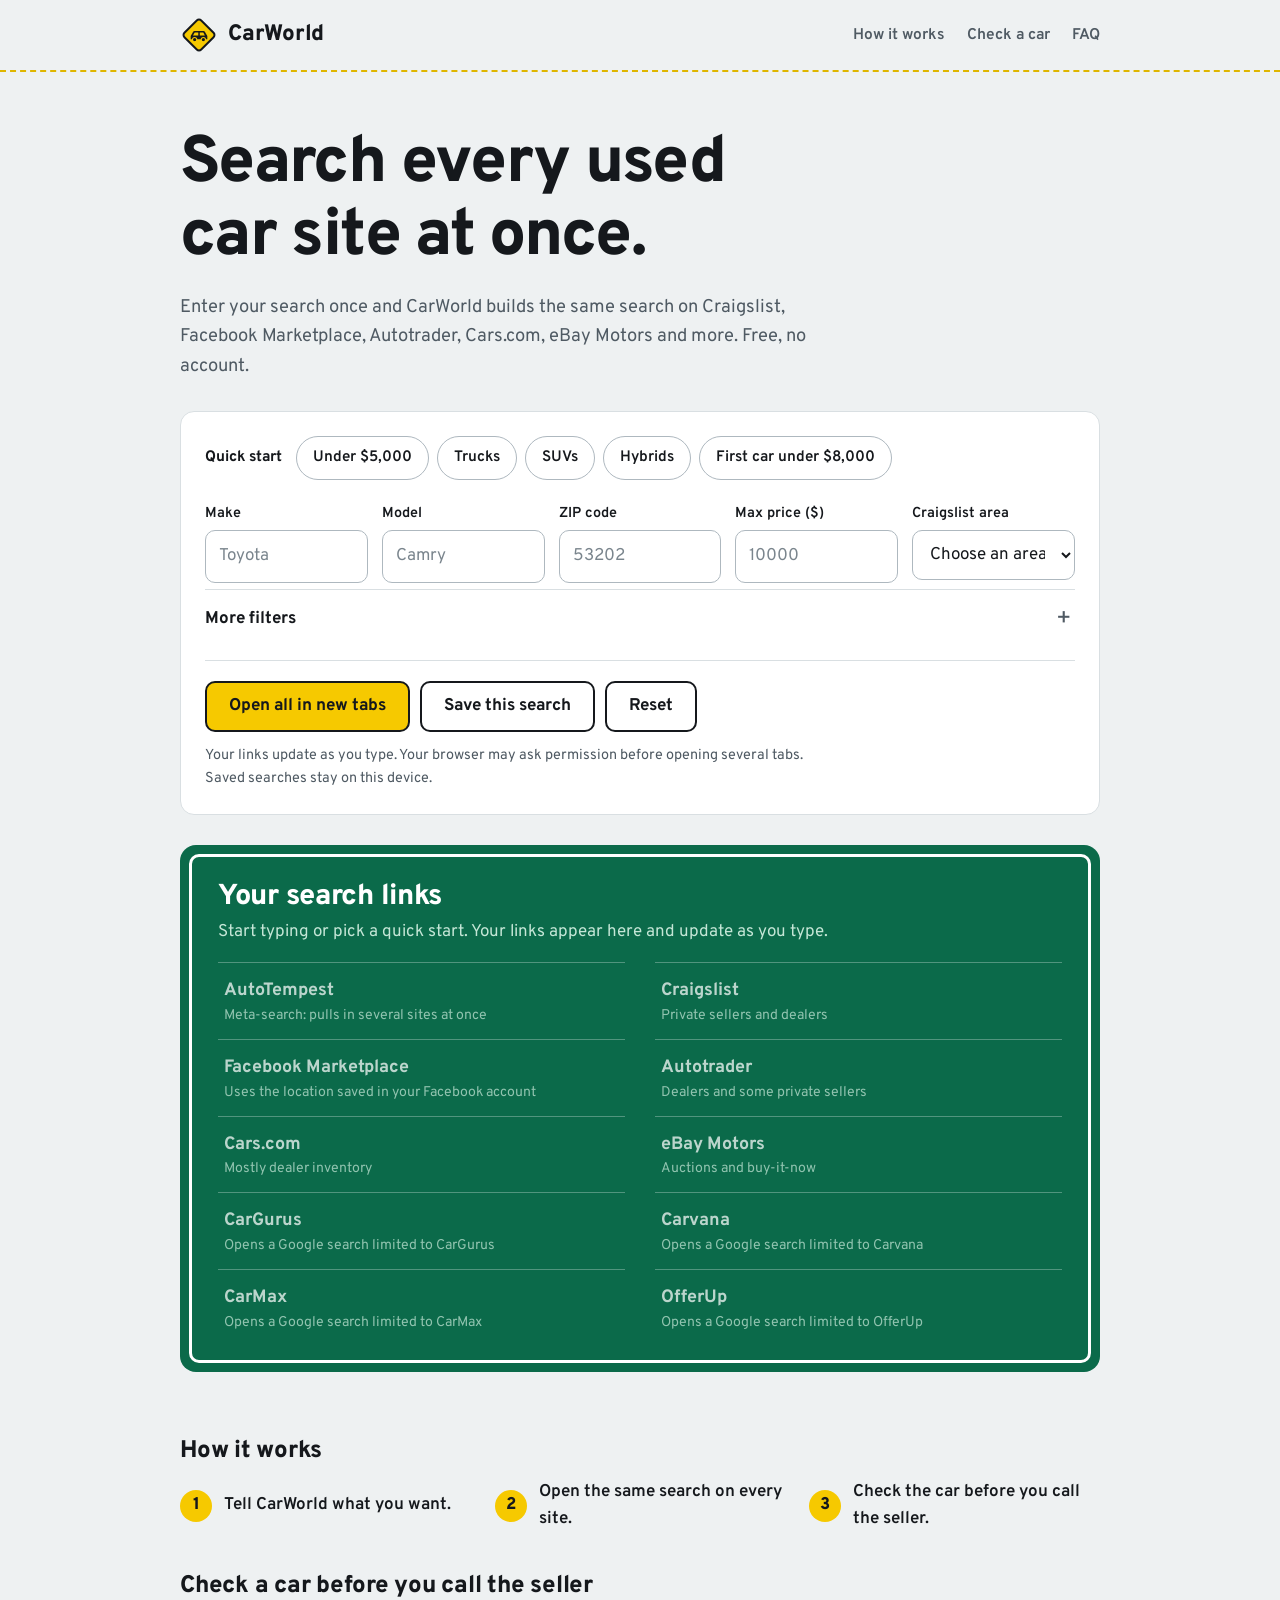
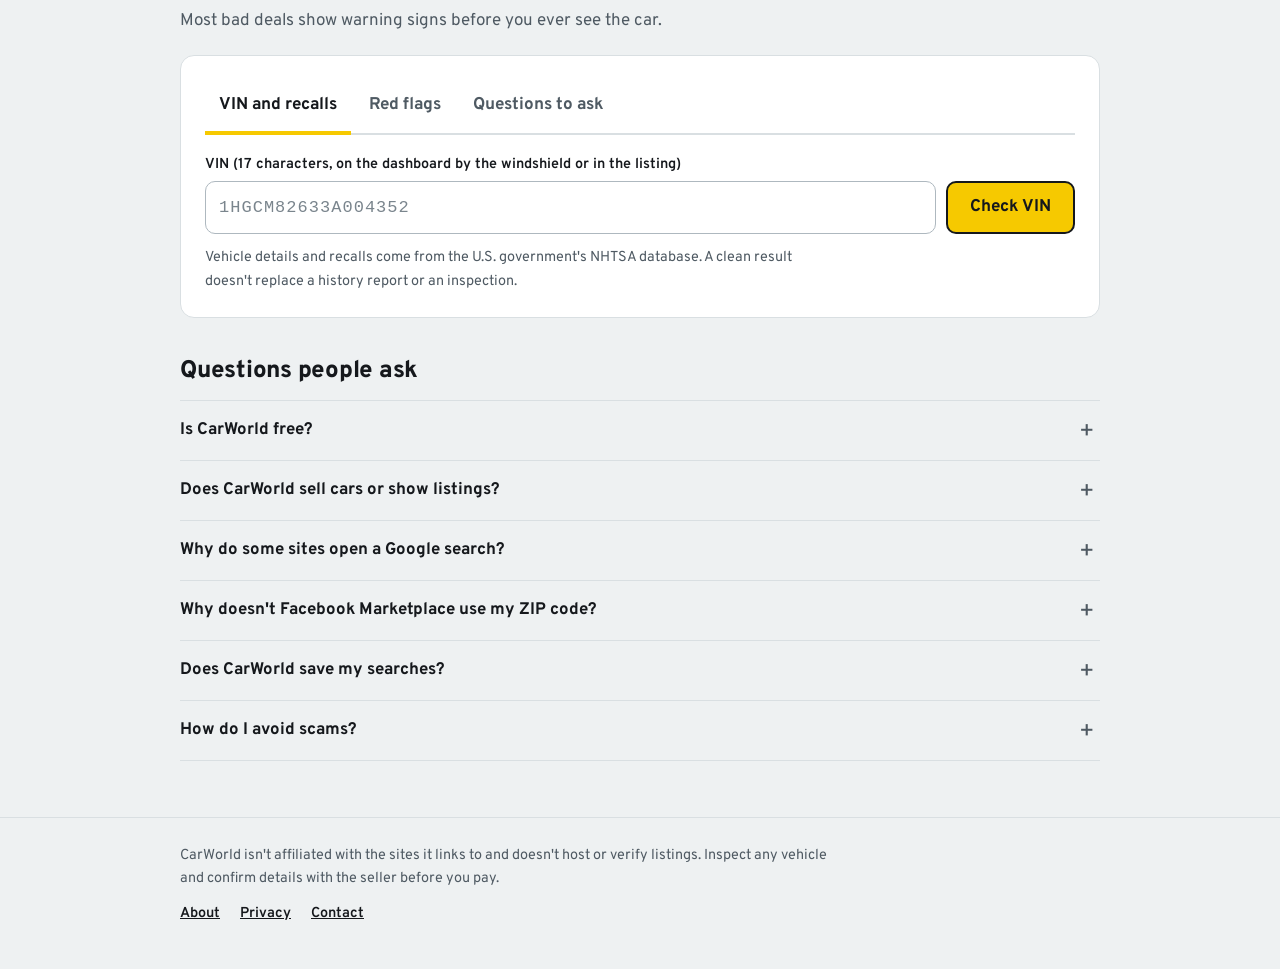
==== commit e6cc02d3: "Add files via upload" ====
--- a/index.html
+++ b/index.html
@@ -41,50 +41,48 @@
   </section>
 
   <form class="panel" id="f" autocomplete="off">
-    <div class="group" role="group" aria-labelledby="g1">
-      <h3 id="g1">What are you looking for?<span class="why">Leave blank to see everything in your budget.</span></h3>
+    <div class="quick">
+      <span class="quick-label" id="q-l">Quick start</span>
+      <div class="chips" id="chips" role="group" aria-labelledby="q-l"></div>
+    </div>
+
+    <div class="fields">
+      <div><label for="make">Make</label><input id="make" placeholder="Toyota"></div>
+      <div><label for="model">Model</label><input id="model" placeholder="Camry"></div>
+      <div><label for="zip">ZIP code</label><input id="zip" inputmode="numeric" maxlength="5" placeholder="53202"></div>
+      <div><label for="maxPrice">Max price ($)</label><input id="maxPrice" inputmode="numeric" placeholder="10000"></div>
+      <div><label for="cl">Craigslist area</label>
+        <select id="cl"><option value="">Choose an area</option></select></div>
+    </div>
+
+    <details class="more" id="more">
+      <summary>More filters</summary>
       <div class="fields">
-        <div><label for="make">Make</label><input id="make" placeholder="Toyota"></div>
-        <div><label for="model">Model</label><input id="model" placeholder="Camry"></div>
         <div><label for="cond">Condition</label>
           <select id="cond"><option value="">Any</option><option value="used">Used</option><option value="new">New</option></select></div>
-      </div>
-    </div>
-
-    <div class="group" role="group" aria-labelledby="g2">
-      <h3 id="g2">Where?<span class="why">Craigslist needs an area. Other sites use your ZIP.</span></h3>
-      <div class="fields">
-        <div><label for="zip">ZIP code</label><input id="zip" inputmode="numeric" maxlength="5" placeholder="53202"></div>
+        <div><label for="kind">Body type</label>
+          <select id="kind"><option value="">Any</option><option value="truck">Truck</option><option value="SUV">SUV</option><option value="sedan">Sedan</option><option value="hatchback">Hatchback</option><option value="minivan">Minivan</option><option value="coupe">Coupe</option><option value="convertible">Convertible</option><option value="hybrid">Hybrid</option><option value="electric">Electric</option></select></div>
         <div><label for="radius">Distance</label>
           <select id="radius"><option value="10">10 miles</option><option value="25">25 miles</option><option value="50" selected>50 miles</option><option value="100">100 miles</option><option value="200">200 miles</option><option value="500">500 miles</option></select></div>
-        <div><label for="cl">Craigslist area</label>
-          <select id="cl"><option value="">Choose an area</option></select></div>
-      </div>
-    </div>
-
-    <div class="group" role="group" aria-labelledby="g3">
-      <h3 id="g3">Budget and specs</h3>
-      <div class="fields">
         <div><label for="minPrice">Min price ($)</label><input id="minPrice" inputmode="numeric"></div>
-        <div><label for="maxPrice">Max price ($)</label><input id="maxPrice" inputmode="numeric" placeholder="10000"></div>
         <div><label for="minYear">Oldest year</label><input id="minYear" inputmode="numeric" placeholder="2015"></div>
         <div><label for="maxYear">Newest year</label><input id="maxYear" inputmode="numeric"></div>
         <div><label for="maxMiles">Max miles</label><input id="maxMiles" inputmode="numeric" placeholder="100000"></div>
       </div>
-    </div>
+    </details>
 
     <div class="actions">
-      <button type="submit" class="btn btn-primary">Build search links</button>
-      <button type="button" class="btn btn-quiet" id="openAll">Open all in new tabs</button>
+      <button type="button" class="btn btn-primary" id="openAll">Open all in new tabs</button>
       <button type="button" class="btn btn-quiet" id="save">Save this search</button>
-    </div>
-    <p class="hint">Your browser may ask permission before opening several tabs at once. Saved searches stay on this device.</p>
+      <button type="button" class="btn btn-quiet" id="reset">Reset</button>
+    </div>
+    <p class="hint">Your links update as you type. Your browser may ask permission before opening several tabs. Saved searches stay on this device.</p>
   </form>
 
   <section class="sign" id="sign" aria-labelledby="sign-h" aria-live="polite">
     <div class="sign-inner">
       <h2 id="sign-h">Your search links</h2>
-      <p class="sign-sub" id="signSub">Fill in the form, then choose Build search links. Each site opens in a new tab.</p>
+      <p class="sign-sub" id="signSub"></p>
       <ul class="exits" id="exits"></ul>
       <p class="sign-note" id="skipNote"></p>
     </div>
@@ -95,13 +93,13 @@
     <div id="savedList"></div>
   </section>
 
-  <section class="block" id="how">
-    <h2>How it works</h2>
-    <div class="steps">
-      <div class="step"><span class="n">1</span><h3>Describe the car</h3><p>Add a make and model, a budget, and your ZIP code. Skip anything you don't care about.</p></div>
-      <div class="step"><span class="n">2</span><h3>Open every site</h3><p>CarWorld builds a ready-to-use search link for each site. Open one, or open them all at once.</p></div>
-      <div class="step"><span class="n">3</span><h3>Check the car before you call</h3><p>Decode the VIN, look up recalls, and use the checklists to spot scams and ask the right questions.</p></div>
-    </div>
+  <section class="block" id="how" aria-labelledby="how-h">
+    <h2 id="how-h">How it works</h2>
+    <ol class="flow">
+      <li><span class="n">1</span>Tell CarWorld what you want.</li>
+      <li><span class="n">2</span>Open the same search on every site.</li>
+      <li><span class="n">3</span>Check the car before you call the seller.</li>
+    </ol>
   </section>
 
   <section class="block" id="check">
@@ -179,7 +177,7 @@
     <div class="foot-links">
       <a href="about.html">About</a>
       <a href="privacy.html">Privacy</a>
-      <a href="mailto:your-email@example.com">Contact</a>
+      <a href="mailto:your-email@example.com" id="contactLink">Contact</a>
     </div>
   </div>
 </footer>
@@ -188,6 +186,9 @@
 
 <script>
 /* ===================== CONFIG (edit these) ===================== */
+// Your contact address for the footer link on this page.
+const CONTACT_EMAIL = "your-email@example.com";
+
 // Optional: after you are approved for an affiliate program, put the tracking
 // template here. Use {url} for the destination (URL-encoded) or {rawurl} for as-is.
 // Leave empty until then. Example: "https://example.sjv.io/c/123456/789/1011?u={url}"
@@ -216,7 +217,7 @@
   return pairs.filter(function(p){ return p[1] !== "" && p[1] != null; })
               .map(function(p){ return p[0] + "=" + enc(p[1]); }).join("&");
 }
-function kw(q){ return [q.make, q.model].filter(Boolean).join(" ").trim(); }
+function kw(q){ return [q.make, q.model, q.kind].filter(Boolean).join(" ").trim(); }
 function aff(key, url){
   var t = (typeof AFFILIATE !== "undefined" && AFFILIATE[key]) || "";
   if(!t) return url;
@@ -229,7 +230,7 @@
 }
 
 var SITES = [
-  { id:"autotempest", name:"AutoTempest", note:"Meta-search: pulls in several sites at once", skips:[],
+  { id:"autotempest", name:"AutoTempest", note:"Meta-search: pulls in several sites at once", skips:["body type"],
     build:function(q){ return aff("autotempest","https://www.autotempest.com/results?" + qs([
       ["make",(q.make||"").toLowerCase()],["model",(q.model||"").toLowerCase()],["zip",q.zip],["radius",q.radius],
       ["minprice",q.minPrice],["maxprice",q.maxPrice],["minyear",q.minYear],["maxyear",q.maxYear],["maxmiles",q.maxMiles]])); } },
@@ -276,32 +277,58 @@
 (function(){
   if(typeof document === "undefined") return;
   var $ = function(id){ return document.getElementById(id); };
-  var FIELDS = ["make","model","cond","zip","radius","minPrice","maxPrice","minYear","maxYear","maxMiles","cl"];
+  var SEARCH = ["make","model","cond","kind","zip","minPrice","maxPrice","minYear","maxYear","maxMiles"];
+  var FIELDS = SEARCH.concat(["radius","cl"]);
+  var MORE = ["cond","kind","minPrice","minYear","maxYear","maxMiles"];
+  var NUMERIC = ["zip","minPrice","maxPrice","minYear","maxYear","maxMiles"];
+  var IDLE_TEXT = "Start typing or pick a quick start. Your links appear here and update as you type.";
   var reduce = window.matchMedia && window.matchMedia("(prefers-reduced-motion: reduce)").matches;
+  var lastLinks = [];
+
+  var CHIPS = [
+    { label:"Under $5,000", set:{ maxPrice:"5000" } },
+    { label:"Trucks", set:{ kind:"truck" } },
+    { label:"SUVs", set:{ kind:"SUV" } },
+    { label:"Hybrids", set:{ kind:"hybrid" } },
+    { label:"First car under $8,000", set:{ maxPrice:"8000", minYear:"2010", maxMiles:"120000" },
+      title:"Sets a max price of $8,000, model year 2010 or newer, and up to 120,000 miles" }
+  ];
 
   var cl = $("cl");
   Object.keys(CL_AREAS).forEach(function(k){
     var o = document.createElement("option"); o.value = k; o.textContent = CL_AREAS[k]; cl.appendChild(o);
   });
+  var contact = $("contactLink");
+  if(contact && typeof CONTACT_EMAIL === "string") contact.href = "mailto:" + CONTACT_EMAIL;
 
   function read(){
     var q = {};
     FIELDS.forEach(function(f){ q[f] = $(f).value.trim(); });
-    ["zip","minPrice","maxPrice","minYear","maxYear","maxMiles"].forEach(function(f){ q[f] = q[f].replace(/[^0-9]/g,""); });
+    NUMERIC.forEach(function(f){ q[f] = q[f].replace(/[^0-9]/g,""); });
     return q;
   }
   function write(q){ FIELDS.forEach(function(f){ if(q[f] != null) $(f).value = q[f]; }); }
   function store(k,v){ try{ localStorage.setItem(k, JSON.stringify(v)); }catch(e){} }
   function load(k,d){ try{ var v = localStorage.getItem(k); return v ? JSON.parse(v) : d; }catch(e){ return d; } }
+  function isEmpty(q){ return SEARCH.every(function(f){ return !q[f]; }); }
+  function openMoreIfNeeded(q){
+    if(MORE.some(function(f){ return q[f]; }) || (q.radius && q.radius !== "50")) $("more").open = true;
+  }
 
   function summary(q){
-    var b = [kw(q) || "Any vehicle"];
+    var what = [q.cond, kw(q)].filter(Boolean).join(" ") || "Any vehicle";
+    var b = [what];
     if(q.maxPrice) b.push("under $" + Number(q.maxPrice).toLocaleString());
+    if(q.minYear && q.maxYear) b.push(q.minYear + " to " + q.maxYear);
+    else if(q.minYear) b.push(q.minYear + " or newer");
+    else if(q.maxYear) b.push(q.maxYear + " or older");
+    if(q.maxMiles) b.push("under " + Number(q.maxMiles).toLocaleString() + " miles");
     if(q.zip) b.push("within " + q.radius + " miles of " + q.zip);
     return b.join(", ");
   }
 
-  /* the sign: idle (names only) until a search is built, then live links */
+  /* the sign: idle (names only) until there is a search, then live links */
+  var idleLinks = SITES.map(function(s){ return { name:s.name, note:s.note }; });
   function paintSign(links, live){
     var box = $("exits"); box.innerHTML = "";
     links.forEach(function(l){
@@ -325,29 +352,75 @@
     });
   }
 
-  var lastLinks = [];
-  function render(){
+  function chipOn(c, q){ return Object.keys(c.set).every(function(k){ return q[k] === c.set[k]; }); }
+  function syncChips(q){ CHIPS.forEach(function(c){ c.el.setAttribute("aria-pressed", chipOn(c, q) ? "true" : "false"); }); }
+
+  function update(){
     var q = read();
     store("cw_last", q);
+    syncChips(q);
+    if(isEmpty(q)){
+      lastLinks = [];
+      paintSign(idleLinks, false);
+      $("signSub").textContent = IDLE_TEXT;
+      $("skipNote").textContent = "";
+      return;
+    }
     lastLinks = buildAll(q);
     paintSign(lastLinks, true);
     $("signSub").textContent = summary(q);
     var skipped = {};
+    var set = { year:q.minYear||q.maxYear, miles:q.maxMiles, price:q.minPrice||q.maxPrice, distance:q.zip, "body type":q.kind };
     lastLinks.forEach(function(l){
-      var set = { year:q.minYear||q.maxYear, miles:q.maxMiles, price:q.minPrice||q.maxPrice, distance:q.zip };
       l.skips.forEach(function(k){ if(set[k]) skipped[l.name] = (skipped[l.name]||[]).concat(k); });
     });
     var notes = Object.keys(skipped).map(function(n){ return n + " (" + skipped[n].join(", ") + ")"; });
     $("skipNote").textContent = notes.length
       ? "These sites can't take every filter from a link, so narrow the results on their page: " + notes.join("; ") + "."
       : "";
-    $("sign").scrollIntoView({behavior: reduce ? "auto" : "smooth", block:"start"});
-  }
-
-  $("f").addEventListener("submit", function(e){ e.preventDefault(); render(); });
+  }
+
+  /* scroll the sign into view only if it is mostly off screen */
+  function reveal(){
+    var r = $("sign").getBoundingClientRect();
+    if(r.top > window.innerHeight * 0.8 || r.bottom < 0){
+      $("sign").scrollIntoView({ behavior: reduce ? "auto" : "smooth", block:"nearest" });
+    }
+  }
+
+  /* quick-start chips */
+  CHIPS.forEach(function(c){
+    var b = document.createElement("button");
+    b.type = "button"; b.className = "chip"; b.textContent = c.label; b.setAttribute("aria-pressed","false");
+    if(c.title) b.title = c.title;
+    b.addEventListener("click", function(){
+      var on = chipOn(c, read());
+      Object.keys(c.set).forEach(function(k){ $(k).value = on ? "" : c.set[k]; });
+      if(!on && Object.keys(c.set).some(function(k){ return MORE.indexOf(k) > -1; })) $("more").open = true;
+      update(); reveal();
+    });
+    $("chips").appendChild(b); c.el = b;
+  });
+
+  /* live updates while typing */
+  var timer;
+  function soon(){ clearTimeout(timer); timer = setTimeout(update, 200); }
+  FIELDS.forEach(function(f){ $(f).addEventListener("input", soon); $(f).addEventListener("change", soon); });
+
+  $("f").addEventListener("submit", function(e){ e.preventDefault(); update(); reveal(); });
+
   $("openAll").addEventListener("click", function(){
-    render();
+    update();
+    if(!lastLinks.length){
+      $("signSub").textContent = "Enter a make, a budget or a ZIP code first, then open all.";
+      reveal(); return;
+    }
     lastLinks.filter(function(l){ return l.url; }).forEach(function(l){ window.open(l.url, "_blank", "noopener"); });
+  });
+
+  $("reset").addEventListener("click", function(){
+    FIELDS.forEach(function(f){ $(f).value = (f === "radius") ? "50" : ""; });
+    update();
   });
 
   /* saved searches */
@@ -358,15 +431,19 @@
     list.forEach(function(q, i){
       var d = document.createElement("div"); d.className = "saved-row";
       var a = document.createElement("button"); a.type = "button"; a.className = "linkish"; a.textContent = summary(q);
-      a.addEventListener("click", function(){ write(q); render(); });
+      a.addEventListener("click", function(){ write(q); openMoreIfNeeded(q); update(); reveal(); });
       var x = document.createElement("button"); x.type = "button"; x.className = "linkish"; x.textContent = "Remove";
       x.addEventListener("click", function(){ var l = load("cw_saved", []); l.splice(i,1); store("cw_saved", l); drawSaved(); });
       d.appendChild(a); d.appendChild(x); box.appendChild(d);
     });
   }
   $("save").addEventListener("click", function(){
-    var l = load("cw_saved", []); l.unshift(read()); store("cw_saved", l.slice(0,20)); drawSaved();
-    $("savedCard").scrollIntoView({behavior: reduce ? "auto" : "smooth", block:"nearest"});
+    var q = read();
+    if(isEmpty(q)){ $("signSub").textContent = "Add something to search for before saving."; reveal(); return; }
+    var l = load("cw_saved", []);
+    if(!l.length || JSON.stringify(l[0]) !== JSON.stringify(q)) l.unshift(q);
+    store("cw_saved", l.slice(0,20)); drawSaved();
+    var b = $("save"); b.textContent = "Saved"; setTimeout(function(){ b.textContent = "Save this search"; }, 1600);
   });
 
   /* tabs */
@@ -415,8 +492,10 @@
   $("vin").addEventListener("keydown", function(e){ if(e.key === "Enter"){ e.preventDefault(); $("vinGo").click(); } });
 
   /* init */
-  write(load("cw_last", {}));
-  paintSign(SITES.map(function(s){ return { name:s.name, note:s.note }; }), false);
+  var saved = load("cw_last", {});
+  write(saved);
+  openMoreIfNeeded(saved);
+  update();
   drawSaved();
   if(Object.keys(AFFILIATE).some(function(k){ return AFFILIATE[k]; })) $("affNote").hidden = false;
 })();
--- a/styles.css
+++ b/styles.css
@@ -13,7 +13,7 @@
 html{scroll-behavior:smooth}
 body{margin:0;background:var(--paper);color:var(--ink);font-size:17px;line-height:1.6}
 a{color:var(--link)}
-h1,h2,h3{line-height:1.15;margin:0}
+h1,h2,h3{line-height:1.12;margin:0}
 .wrap{max-width:960px;margin:0 auto;padding:0 20px}
 :focus-visible{outline:3px solid var(--link);outline-offset:2px}
 
@@ -27,22 +27,30 @@
 .nav a:hover{color:var(--ink);text-decoration:underline}
 
 /* intro */
-.intro{padding:46px 0 26px}
-.intro h1{font-size:clamp(2.1rem,5.6vw,3.5rem);font-weight:800;letter-spacing:-.02em;max-width:16ch}
-.intro p{font-size:1.12rem;color:var(--muted);max-width:60ch;margin:16px 0 0}
+.intro{padding:56px 0 30px}
+.intro h1{font-size:clamp(2.4rem,6.6vw,4.1rem);font-weight:800;letter-spacing:-.025em;max-width:15ch}
+.intro p{font-size:1.15rem;color:var(--muted);max-width:56ch;margin:18px 0 0}
 
 /* form */
-.panel{background:var(--surface);border:1px solid var(--line);border-radius:12px;padding:22px}
-.group{display:grid;grid-template-columns:170px 1fr;gap:10px 24px;padding:18px 0;border-top:1px solid var(--line)}
-.group:first-of-type{border-top:0;padding-top:0}
-.group h3{font-size:1.05rem;font-weight:700}
-.group .why{display:block;font-weight:400;font-size:.88rem;color:var(--muted);margin-top:2px}
-.fields{display:grid;grid-template-columns:repeat(auto-fit,minmax(130px,1fr));gap:12px}
-label{display:block;font-size:.88rem;font-weight:600;margin-bottom:4px}
-input,select{width:100%;padding:11px 12px;border:1px solid var(--field);border-radius:8px;background:var(--surface);color:var(--ink);font:inherit}
+.panel{background:var(--surface);border:1px solid var(--line);border-radius:14px;padding:24px}
+.quick{display:flex;align-items:center;gap:12px 14px;flex-wrap:wrap;margin-bottom:22px}
+.quick-label{font-weight:700;font-size:.95rem}
+.chips{display:flex;gap:8px;flex-wrap:wrap}
+.chip{font:inherit;font-weight:600;font-size:.95rem;min-height:44px;padding:8px 16px;border-radius:999px;border:1.5px solid var(--field);background:var(--surface);color:var(--ink);cursor:pointer;transition:background-color .15s,border-color .15s}
+.chip:hover{border-color:var(--ink)}
+.chip[aria-pressed="true"]{background:var(--ink);color:var(--paper);border-color:var(--ink)}
+.fields{display:grid;grid-template-columns:repeat(auto-fit,minmax(150px,1fr));gap:14px}
+label{display:block;font-size:.9rem;font-weight:600;margin-bottom:5px}
+input,select{width:100%;min-height:50px;padding:12px 13px;border:1px solid var(--field);border-radius:10px;background:var(--surface);color:var(--ink);font:inherit}
 input::placeholder{color:#7a858d}
-.actions{display:flex;gap:10px;flex-wrap:wrap;padding-top:18px;border-top:1px solid var(--line)}
-.btn{font:inherit;font-weight:700;cursor:pointer;border-radius:8px;border:2px solid var(--ink);padding:11px 20px;transition:background-color .15s}
+.more{margin-top:6px;border-top:1px solid var(--line)}
+.more summary{cursor:pointer;list-style:none;padding:16px 28px 16px 0;font-weight:700;position:relative}
+.more summary::-webkit-details-marker{display:none}
+.more summary::after{content:"+";position:absolute;right:4px;top:10px;font-size:1.5rem;font-weight:400;color:var(--muted)}
+.more[open] summary::after{content:"\2212"}
+.more .fields{padding-bottom:6px}
+.actions{display:flex;gap:10px;flex-wrap:wrap;padding-top:20px;margin-top:10px;border-top:1px solid var(--line)}
+.btn{font:inherit;font-weight:700;cursor:pointer;border-radius:10px;border:2px solid var(--ink);min-height:50px;padding:10px 22px;transition:background-color .15s}
 .btn-primary{background:var(--caution);color:#15181c}
 .btn-primary:hover{background:var(--caution-d)}
 .btn-quiet{background:transparent;color:var(--ink)}
@@ -51,11 +59,11 @@
 
 /* the sign */
 .sign{background:var(--sign);color:#fff;border-radius:16px;padding:9px;margin:30px 0}
-.sign-inner{border:3px solid #fff;border-radius:10px;padding:22px 24px 14px}
-.sign h2{font-size:1.7rem;font-weight:800;letter-spacing:-.01em}
+.sign-inner{border:3px solid #fff;border-radius:10px;padding:24px 26px 14px}
+.sign h2{font-size:1.8rem;font-weight:800;letter-spacing:-.01em}
 .sign-sub{color:var(--sign-soft);margin:6px 0 16px;min-height:1.6em}
 .exits{display:grid;grid-template-columns:repeat(auto-fit,minmax(270px,1fr));column-gap:30px;list-style:none;margin:0;padding:0}
-.exit{display:flex;align-items:center;justify-content:space-between;gap:14px;padding:13px 6px;color:#fff;text-decoration:none;border-top:1px solid rgba(255,255,255,.4);transition:background-color .15s}
+.exit{display:flex;align-items:center;justify-content:space-between;gap:14px;padding:14px 6px;color:#fff;text-decoration:none;border-top:1px solid rgba(255,255,255,.4);transition:background-color .15s}
 .exit b{display:block;font-size:1.12rem;font-weight:700}
 .exit small{display:block;color:var(--sign-soft);font-size:.88rem;line-height:1.35}
 a.exit:hover{background:rgba(255,255,255,.14)}
@@ -71,18 +79,16 @@
 .linkish{background:none;border:0;padding:0;font:inherit;color:var(--link);text-decoration:underline;cursor:pointer;text-align:left}
 
 /* sections */
-.block{padding:42px 0 6px}
-.block>h2{font-size:1.7rem;font-weight:800;letter-spacing:-.01em;margin-bottom:6px}
-.block>.lede{color:var(--muted);max-width:62ch;margin:0 0 22px}
-.steps{display:grid;grid-template-columns:repeat(auto-fit,minmax(220px,1fr));gap:26px;margin-top:20px}
-.step{border-top:4px solid var(--ink);padding-top:14px}
-.step .n{display:inline-grid;place-items:center;width:30px;height:30px;border-radius:50%;background:var(--caution);color:#15181c;font-weight:800;margin-bottom:10px}
-.step h3{font-size:1.15rem;margin-bottom:6px}
-.step p{margin:0;color:var(--muted)}
+.block{padding:36px 0 4px}
+.block>h2{font-size:1.5rem;font-weight:800;letter-spacing:-.01em;margin-bottom:8px}
+.block>.lede{color:var(--muted);max-width:62ch;margin:0 0 20px}
+.flow{list-style:none;margin:14px 0 0;padding:0;display:grid;grid-template-columns:repeat(auto-fit,minmax(230px,1fr));gap:14px 24px}
+.flow li{display:flex;align-items:center;gap:12px;font-weight:600}
+.flow .n{display:inline-grid;place-items:center;flex:none;width:32px;height:32px;border-radius:50%;background:var(--caution);color:#15181c;font-weight:800}
 
 /* tabs */
 .tabs{display:flex;gap:4px;border-bottom:2px solid var(--line);margin-bottom:18px;flex-wrap:wrap}
-.tabs button{background:none;border:0;border-bottom:4px solid transparent;margin-bottom:-2px;padding:10px 14px;font:inherit;font-weight:700;color:var(--muted);cursor:pointer}
+.tabs button{background:none;border:0;border-bottom:4px solid transparent;margin-bottom:-2px;padding:12px 14px;min-height:48px;font:inherit;font-weight:700;color:var(--muted);cursor:pointer}
 .tabs button[aria-selected="true"]{color:var(--ink);border-bottom-color:var(--caution)}
 .vin-row{display:flex;gap:10px;flex-wrap:wrap;margin-top:4px}
 .vin-row input{flex:1;min-width:230px;font-family:ui-monospace,"SF Mono",Menlo,Consolas,monospace;letter-spacing:.06em;text-transform:uppercase}
@@ -105,7 +111,7 @@
 .faq details p{margin:0 0 16px;color:var(--muted);max-width:64ch}
 
 /* footer */
-.site-footer{margin-top:56px;border-top:1px solid var(--line);padding:26px 0 44px;font-size:.9rem;color:var(--muted)}
+.site-footer{margin-top:52px;border-top:1px solid var(--line);padding:26px 0 44px;font-size:.9rem;color:var(--muted)}
 .site-footer p{max-width:72ch;margin:0 0 12px}
 .foot-links{display:flex;gap:20px;flex-wrap:wrap;margin-top:6px}
 .foot-links a{color:var(--ink);font-weight:600}
@@ -120,9 +126,10 @@
 [hidden]{display:none!important}
 
 @media (max-width:680px){
-  .group{grid-template-columns:1fr}
+  .intro{padding:38px 0 24px}
   .sign-inner{padding:18px 16px 10px}
-  .panel{padding:16px}
+  .panel{padding:18px}
+  .actions .btn{flex:1 1 100%}
 }
 @media (prefers-reduced-motion:reduce){
   *{transition:none!important}
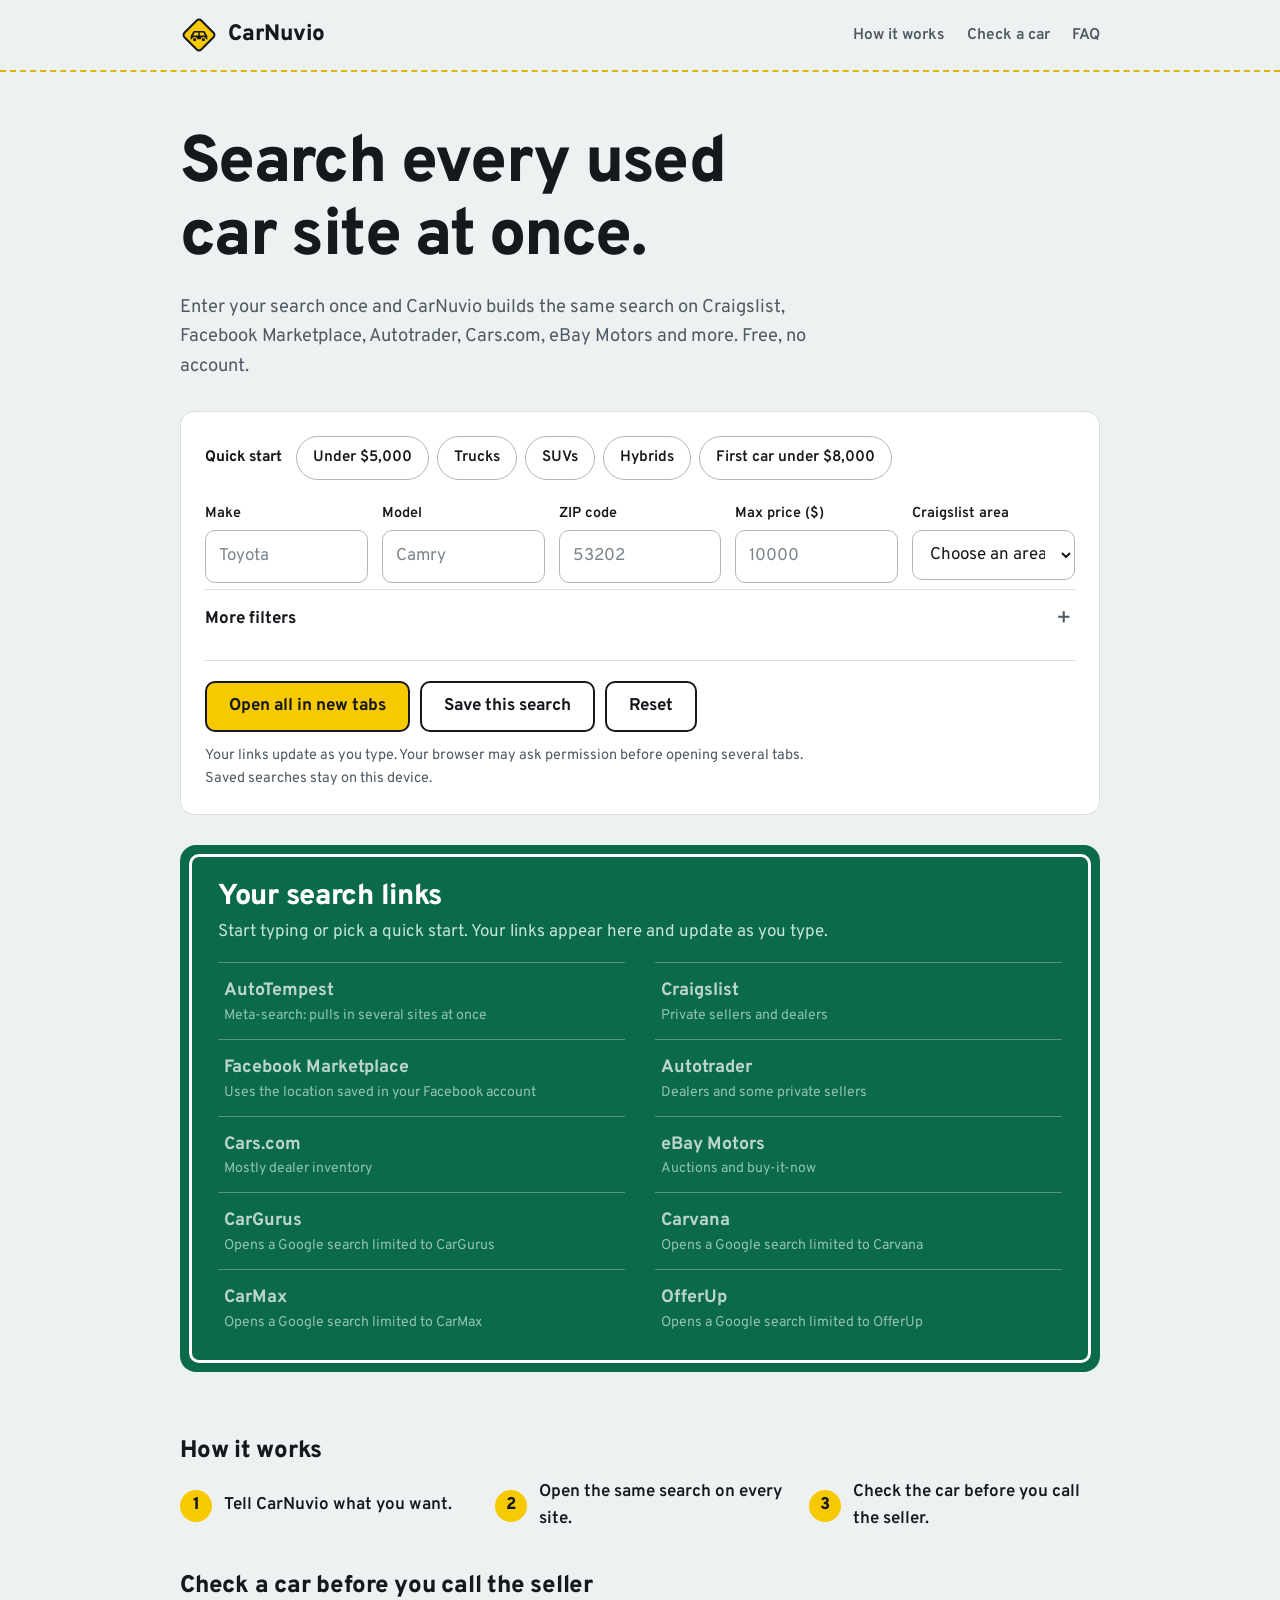
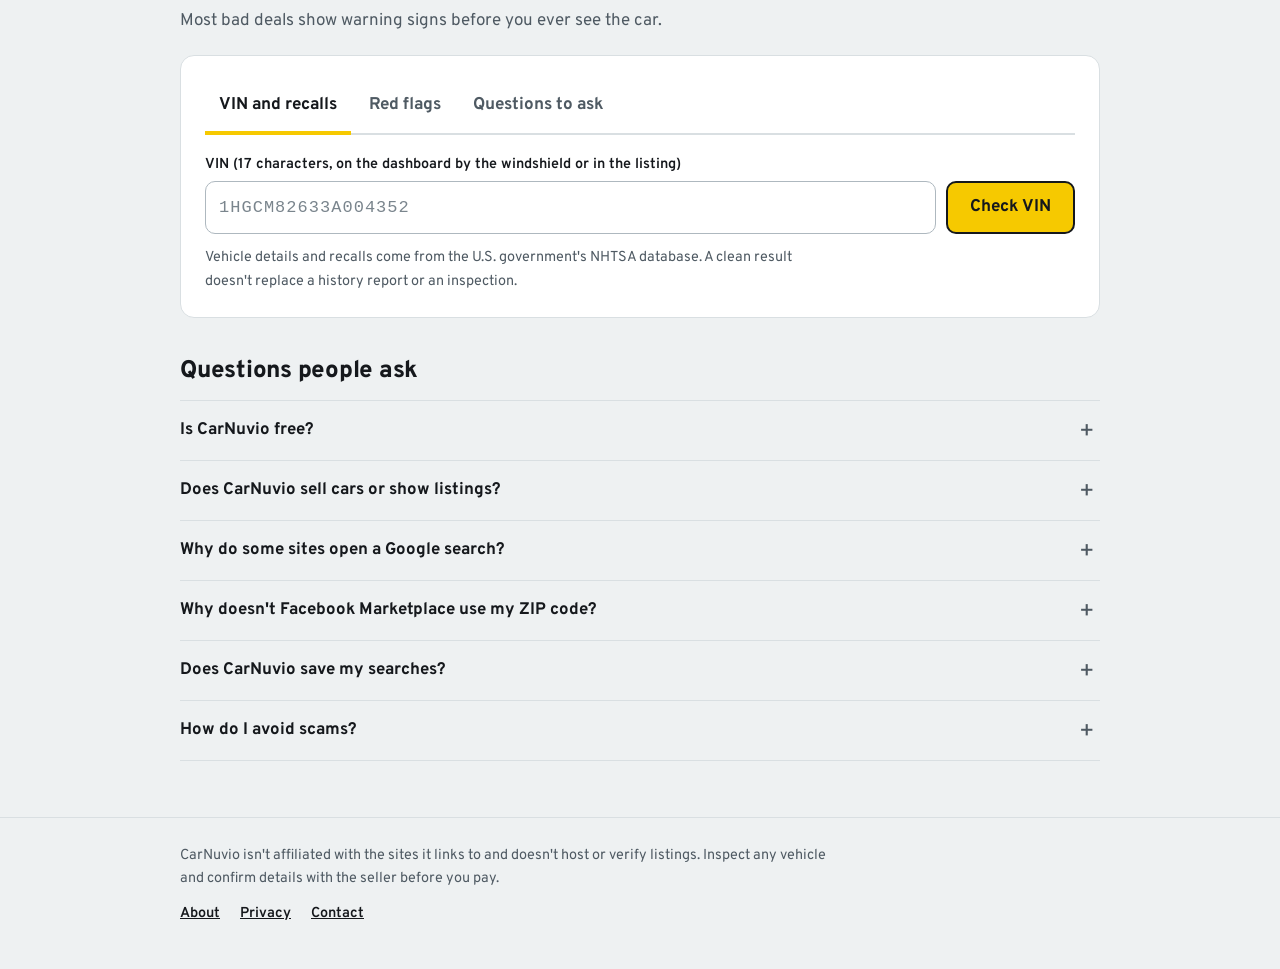
==== commit e3d675c6: "Add files via upload" ====
--- a/index.html
+++ b/index.html
@@ -3,29 +3,29 @@
 <head>
 <meta charset="utf-8">
 <meta name="viewport" content="width=device-width, initial-scale=1">
-<title>CarWorld – Search every used car site at once</title>
+<title>CarNuvio – Search every used car site at once</title>
 <meta name="description" content="Search Craigslist, Facebook Marketplace, Autotrader, Cars.com, eBay Motors and more with one form. Free VIN decoder and recall check included.">
-<link rel="canonical" href="https://salahguend.github.io/CarWorld/">
+<link rel="canonical" href="https://salahguend.github.io/CarNuvio/">
 <meta name="theme-color" content="#0b6a4a">
 <meta property="og:type" content="website">
-<meta property="og:site_name" content="CarWorld">
-<meta property="og:title" content="CarWorld – Search every used car site at once">
-<meta property="og:description" content="Enter your search once. CarWorld opens it on Craigslist, Marketplace, Autotrader, Cars.com, eBay Motors and more. Free VIN and recall check.">
-<meta property="og:url" content="https://salahguend.github.io/CarWorld/">
+<meta property="og:site_name" content="CarNuvio">
+<meta property="og:title" content="CarNuvio – Search every used car site at once">
+<meta property="og:description" content="Enter your search once. CarNuvio opens it on Craigslist, Marketplace, Autotrader, Cars.com, eBay Motors and more. Free VIN and recall check.">
+<meta property="og:url" content="https://salahguend.github.io/CarNuvio/">
 <link rel="icon" href="favicon.svg" type="image/svg+xml">
 <link rel="preconnect" href="https://fonts.googleapis.com">
 <link rel="preconnect" href="https://fonts.gstatic.com" crossorigin>
 <link rel="stylesheet" href="https://fonts.googleapis.com/css2?family=Overpass:wght@400;600;700;800&display=swap">
 <link rel="stylesheet" href="styles.css">
 <script type="application/ld+json">
-{"@context":"https://schema.org","@type":"WebApplication","name":"CarWorld","url":"https://salahguend.github.io/CarWorld/","applicationCategory":"UtilitiesApplication","operatingSystem":"Any","description":"Free tool that builds used-car searches for Craigslist, Facebook Marketplace, Autotrader, Cars.com, eBay Motors and more, with a VIN decoder and recall check.","offers":{"@type":"Offer","price":"0","priceCurrency":"USD"}}
+{"@context":"https://schema.org","@type":"WebApplication","name":"CarNuvio","url":"https://salahguend.github.io/CarNuvio/","applicationCategory":"UtilitiesApplication","operatingSystem":"Any","description":"Free tool that builds used-car searches for Craigslist, Facebook Marketplace, Autotrader, Cars.com, eBay Motors and more, with a VIN decoder and recall check.","offers":{"@type":"Offer","price":"0","priceCurrency":"USD"}}
 </script>
 </head>
 <body>
 
 <header class="site-header">
   <div class="wrap">
-    <a class="brand" href="./"><img src="favicon.svg" alt="" width="38" height="38">CarWorld</a>
+    <a class="brand" href="./"><img src="favicon.svg" alt="" width="38" height="38">CarNuvio</a>
     <nav class="nav" aria-label="Main">
       <a href="#how">How it works</a>
       <a href="#check">Check a car</a>
@@ -37,7 +37,7 @@
 <main class="wrap">
   <section class="intro" id="search">
     <h1>Search every used car site at once.</h1>
-    <p>Enter your search once and CarWorld builds the same search on Craigslist, Facebook Marketplace, Autotrader, Cars.com, eBay Motors and more. Free, no account.</p>
+    <p>Enter your search once and CarNuvio builds the same search on Craigslist, Facebook Marketplace, Autotrader, Cars.com, eBay Motors and more. Free, no account.</p>
   </section>
 
   <form class="panel" id="f" autocomplete="off">
@@ -96,7 +96,7 @@
   <section class="block" id="how" aria-labelledby="how-h">
     <h2 id="how-h">How it works</h2>
     <ol class="flow">
-      <li><span class="n">1</span>Tell CarWorld what you want.</li>
+      <li><span class="n">1</span>Tell CarNuvio what you want.</li>
       <li><span class="n">2</span>Open the same search on every site.</li>
       <li><span class="n">3</span>Check the car before you call the seller.</li>
     </ol>
@@ -160,11 +160,11 @@
   <section class="block" id="faq">
     <h2 style="margin-bottom:16px">Questions people ask</h2>
     <div class="faq">
-      <details><summary>Is CarWorld free?</summary><p>Yes. There's no account and no fee. Some links may be affiliate links. If you buy through one, CarWorld may earn a commission at no cost to you.</p></details>
-      <details><summary>Does CarWorld sell cars or show listings?</summary><p>No. CarWorld doesn't host or verify listings. It opens searches on other sites, and the listings belong to those sites.</p></details>
+      <details><summary>Is CarNuvio free?</summary><p>Yes. There's no account and no fee. Some links may be affiliate links. If you buy through one, CarNuvio may earn a commission at no cost to you.</p></details>
+      <details><summary>Does CarNuvio sell cars or show listings?</summary><p>No. CarNuvio doesn't host or verify listings. It opens searches on other sites, and the listings belong to those sites.</p></details>
       <details><summary>Why do some sites open a Google search?</summary><p>CarGurus, Carvana, CarMax and OfferUp don't have a search link we can rely on, so those open a Google search limited to that site. It still gets you to their pages quickly.</p></details>
       <details><summary>Why doesn't Facebook Marketplace use my ZIP code?</summary><p>Marketplace uses the location saved in your Facebook account. Change it on Facebook if the results aren't near you.</p></details>
-      <details><summary>Does CarWorld save my searches?</summary><p>Only on your own device, and only your most recent search and any you choose to save. They never leave your browser.</p></details>
+      <details><summary>Does CarNuvio save my searches?</summary><p>Only on your own device, and only your most recent search and any you choose to save. They never leave your browser.</p></details>
       <details><summary>How do I avoid scams?</summary><p>Never pay with gift cards or a wire transfer, meet in a public place, and don't buy a car you haven't seen. The Red flags list above covers the rest.</p></details>
     </div>
   </section>
@@ -173,7 +173,7 @@
 <footer class="site-footer">
   <div class="wrap">
     <p id="affNote" hidden>Some links on this site are affiliate links. If you buy through one, we may earn a commission at no cost to you.</p>
-    <p>CarWorld isn't affiliated with the sites it links to and doesn't host or verify listings. Inspect any vehicle and confirm details with the seller before you pay.</p>
+    <p>CarNuvio isn't affiliated with the sites it links to and doesn't host or verify listings. Inspect any vehicle and confirm details with the seller before you pay.</p>
     <div class="foot-links">
       <a href="about.html">About</a>
       <a href="privacy.html">Privacy</a>
@@ -182,7 +182,7 @@
   </div>
 </footer>
 
-<noscript><p class="wrap">CarWorld needs JavaScript to build your search links.</p></noscript>
+<noscript><p class="wrap">CarNuvio needs JavaScript to build your search links.</p></noscript>
 
 <script>
 /* ===================== CONFIG (edit these) ===================== */
--- a/styles.css
+++ b/styles.css
@@ -1,4 +1,4 @@
-/* CarWorld shared styles */
+/* CarNuvio shared styles */
 :root{
   --paper:#eef1f2; --surface:#ffffff; --ink:#15181c; --muted:#4f5a63; --line:#d9dfe2; --field:#aeb8bf;
   --sign:#0b6a4a; --sign-soft:#c4e6d6;
